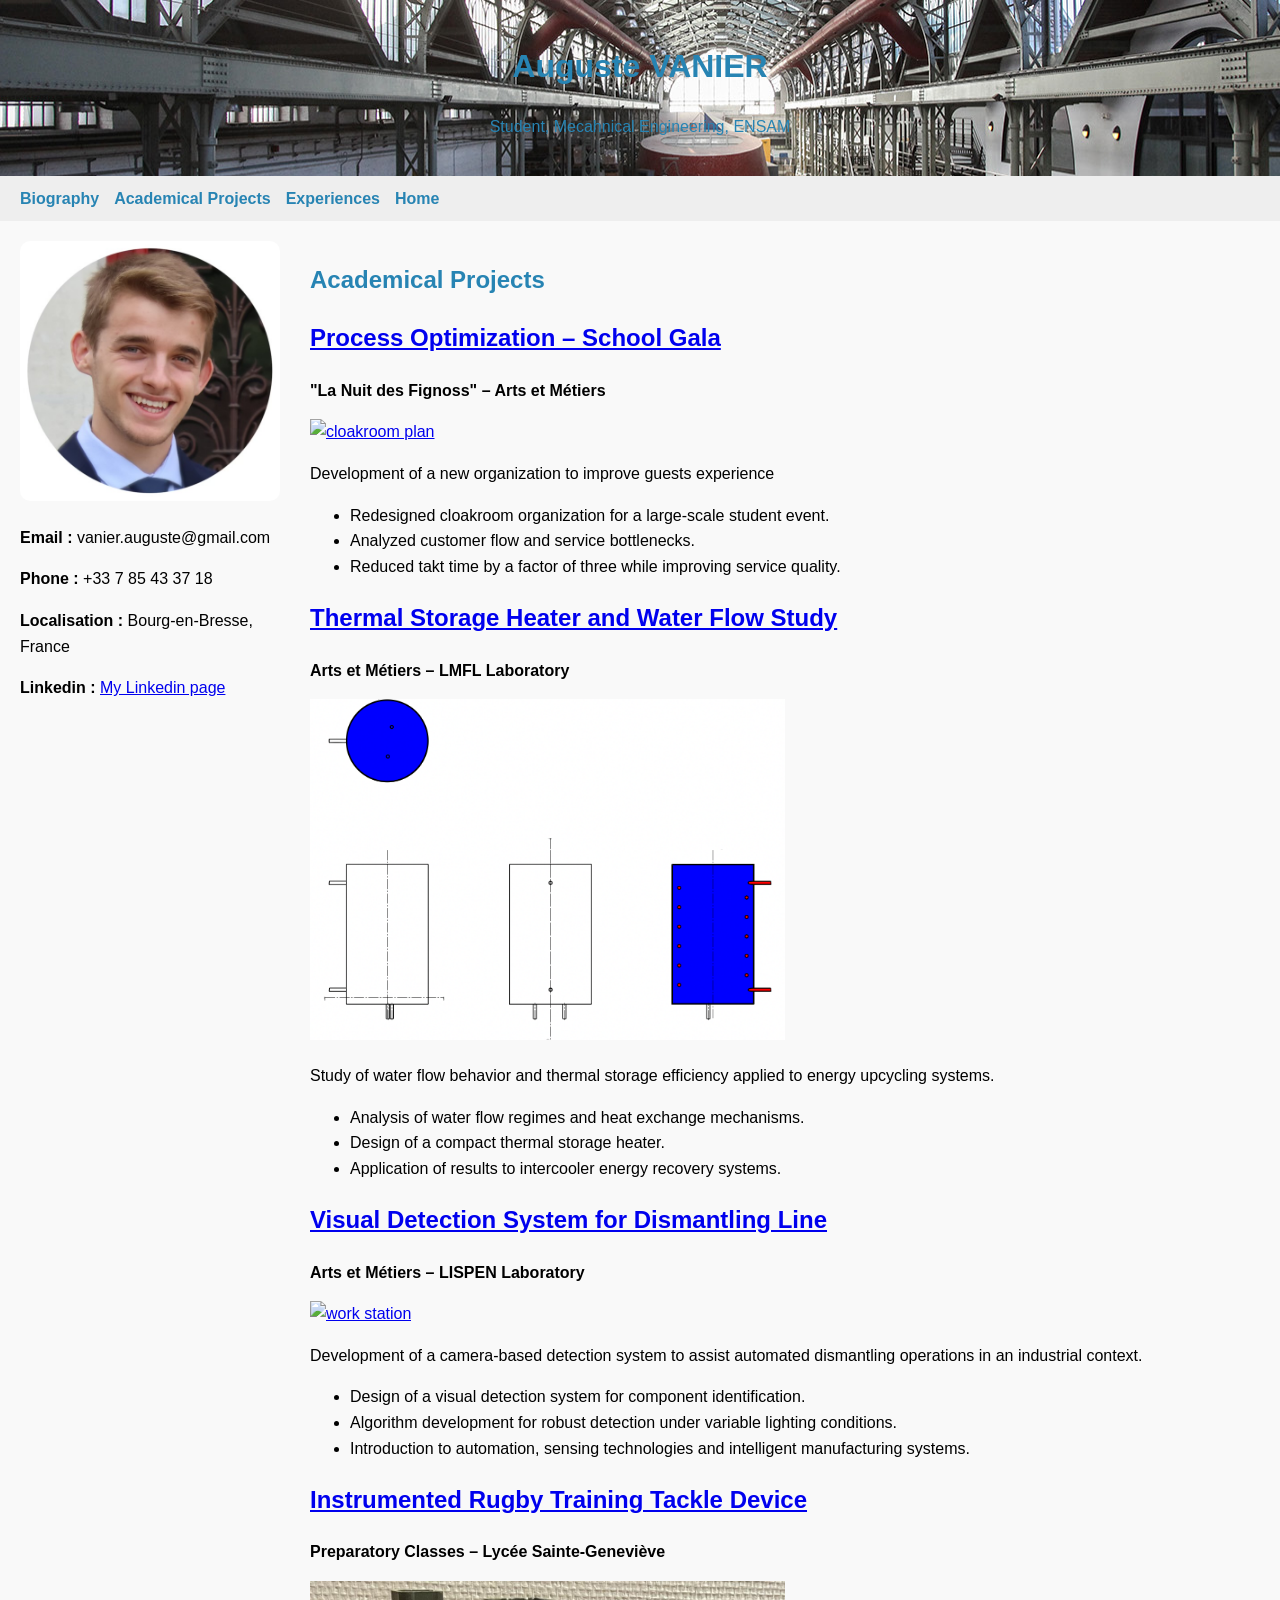
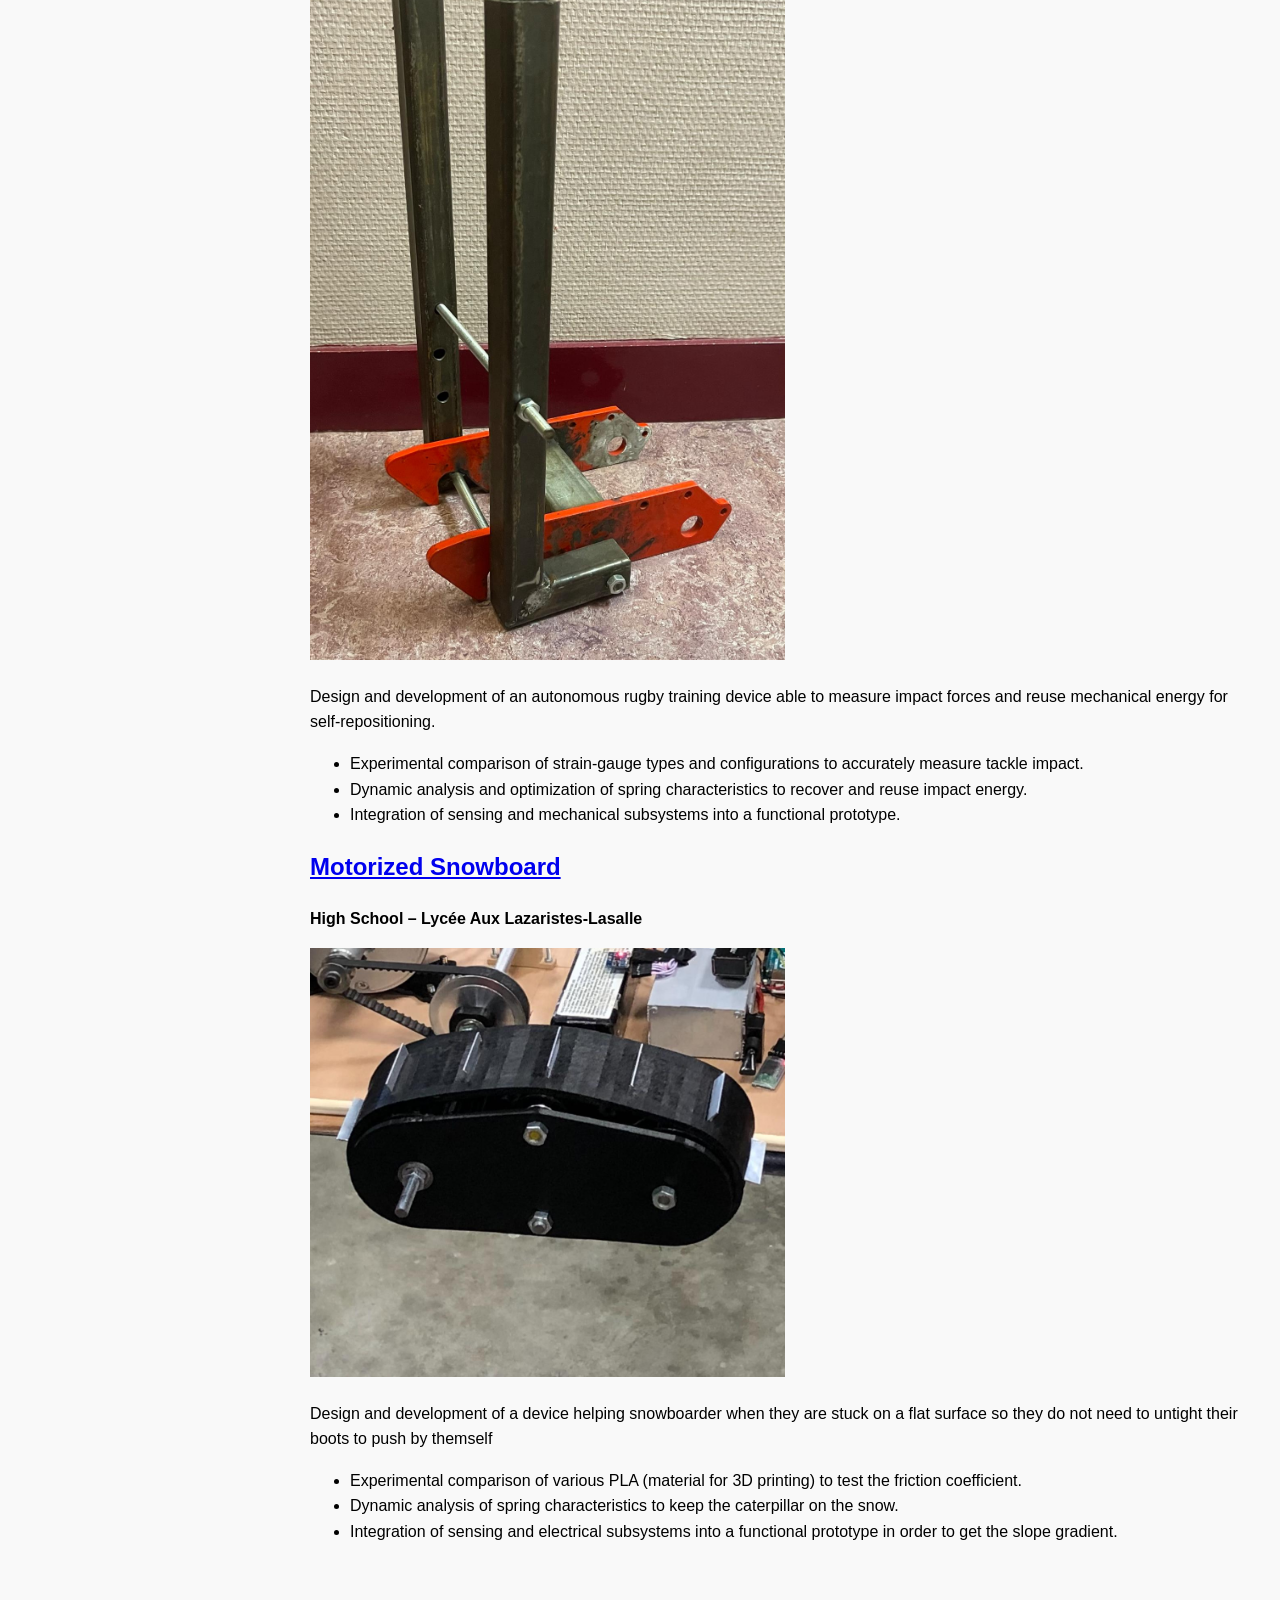
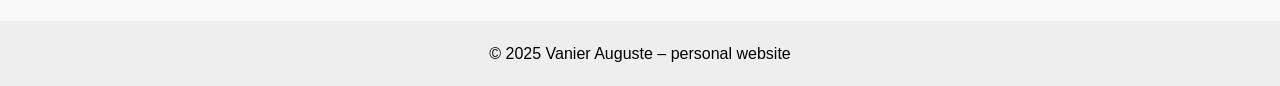
==== academical_project.html @ c588676d "Update academical_project.html" ====
<!DOCTYPE html>
<html lang="fr">
<head>
  <meta charset="UTF-8">
  <title>Auguste VANIER - Page personnelle</title>
  <style>
    slide {
	    animation-duration: 3s;
	    animation-name: slidein;
	  }

	  @keyframes slidein {
	    from {
	      margin-left: 100%;
	      width: 300%;
	    }
	    to {
	      margin-left: 0%;
	      width: 100%;
	    }
    }

    body {
      font-family: Georgia, sans-serif;
      line-height: 1.6;
      margin: 0;
      padding: 0;
      background-color: #f9f9f9;
    }

    header {
      background-image: url("atels.jpg");
      background-color: transparent;
      color: #2784b3;
      padding: 20px;
      text-align: center;
    }

    nav {
      background-color: #eee;
      padding: 10px 20px;
      display: flex;
      gap: 15px;
    }

    nav a {
      color: #2784b3;
      text-decoration: none;
      font-weight: bold;
    }

    .container {
      display: flex;
      padding: 20px;
    }

    .sidebar {
      width: 260px;
      margin-right: 30px;
    }

    .sidebar img {
      width: 100%;
      border-radius: 10px;
    }

    .content {
      flex: 1;
    }

    h2 {
      color: #2784b3;
    }

    footer {
      background-color: #eee;
      text-align: center;
      padding: 20px;
      margin-top: 40px;
    }
  </style>
</head>
<body>

  <header>
    <h1>Auguste VANIER</h1>
    <p>Student, Mecahnical Engineering, ENSAM</p>
  </header>
 
  <nav>
    <a href="biographie.html">Biography</a>
    <a href="academical_project.html">Academical Projects</a>
    <a href="experiences.html">Experiences</a>
    <a href="index.html">Home</a>
  </nav>

  <div class="container">
    <aside class="sidebar">
      <img src="Photo_identite.jpg" alt="Photo de profil">
      <p><strong>Email :</strong> vanier.auguste@gmail.com</p>
      <p><strong>Phone :</strong> +33 7 85 43 37 18</p>
      <p><strong>Localisation :</strong> Bourg-en-Bresse, France</p>
      <p><strong>Linkedin :</strong> <a href="https://fr.linkedin.com/in/vanier-auguste-1b917422b/">My Linkedin page</a></p>
    </aside>

    <main class="content">
      <section id="academical_project">
        <h2>Academical Projects</h2>
	
		<h2><a href="cloakroom.html">Process Optimization – School Gala</a></h2>
		<p><strong>"La Nuit des Fignoss" – Arts et Métiers</strong></p>
		<slide><a href="cloakroom.html"><img src="cloakroom.PNG" alt="cloakroom plan" width=50% height=30%></a></slide>
		<p>
		Development of a new organization to improve guests experience
		</p>
		<ul>
		<li>Redesigned cloakroom organization for a large-scale student event.</li>
		<li>Analyzed customer flow and service bottlenecks.</li>
		<li>Reduced takt time by a factor of three while improving service quality.</li>
		</ul>

		<h2><a href="exchanger.html">Thermal Storage Heater and Water Flow Study</a></h2>
		<p><strong>Arts et Métiers – LMFL Laboratory</strong></p>
		<slide><a href="exchanger.html"><img src="Plan_echangeur.PNG" alt="exchanger plan" width=50% height=30%></a></slide>
		<p>
		Study of water flow behavior and thermal storage efficiency applied to energy upcycling systems.
		</p>
		<ul>
		<li>Analysis of water flow regimes and heat exchange mechanisms.</li>
		<li>Design of a compact thermal storage heater.</li>
		<li>Application of results to intercooler energy recovery systems.</li>
		</ul>

		<h2><a href="factory_robot.html">Visual Detection System for Dismantling Line</a></h2>
		<p><strong>Arts et Métiers – LISPEN Laboratory</strong></p>
		<slide><a href="factory_robot.html"><img src="poste.PNG" alt="work station" width=50% height=30%></a></slide>
		<p>
		Development of a camera-based detection system to assist automated dismantling operations in an industrial context.
		</p>
		<ul>
		<li>Design of a visual detection system for component identification.</li>
		<li>Algorithm development for robust detection under variable lighting conditions.</li>
		<li>Introduction to automation, sensing technologies and intelligent manufacturing systems.</li>
		</ul>

		<h2><a href="TIPE.html">Instrumented Rugby Training Tackle Device</a></h2>
		<p><strong>Preparatory Classes – Lycée Sainte-Geneviève</strong></p>
		<slide><a href="TIPE.html"><img src="TIPE_proto.jpg" alt="prototype" width=50% height=30%></a></slide>
		<p>
		Design and development of an autonomous rugby training device able to measure impact forces and reuse mechanical energy
		for self-repositioning.
		</p>
		<ul>
		<li>Experimental comparison of strain-gauge types and configurations to accurately measure tackle impact.</li>
		<li>Dynamic analysis and optimization of spring characteristics to recover and reuse impact energy.</li>
		<li>Integration of sensing and mechanical subsystems into a functional prototype.</li>
		</ul>

		<h2><a href="academical_project_snowb.html">Motorized Snowboard</a></h2>
		<p><strong>High School – Lycée Aux Lazaristes-Lasalle</strong></p>
		<slide><a href="academical_project_snowb.html"><img src="chenille.jpg" alt="Photo projet1" width=50% height=50%></a></slide>
		<p>
		Design and development of a device helping snowboarder when they are stuck on a flat surface 
		so they do not need to untight their boots to push by themself
		</p>
		<ul>
		<li>Experimental comparison of various PLA (material for 3D printing) to test the friction coefficient. </li>
		<li>Dynamic analysis of spring characteristics to keep the caterpillar on the snow.</li>
		<li>Integration of sensing and electrical subsystems into a functional prototype in order to get the slope gradient.</li>
		</ul>

	  </section>
    </main>
  </div>

  <footer>
    &copy; 2025 Vanier Auguste – personal website
  </footer>

</body>
</html>
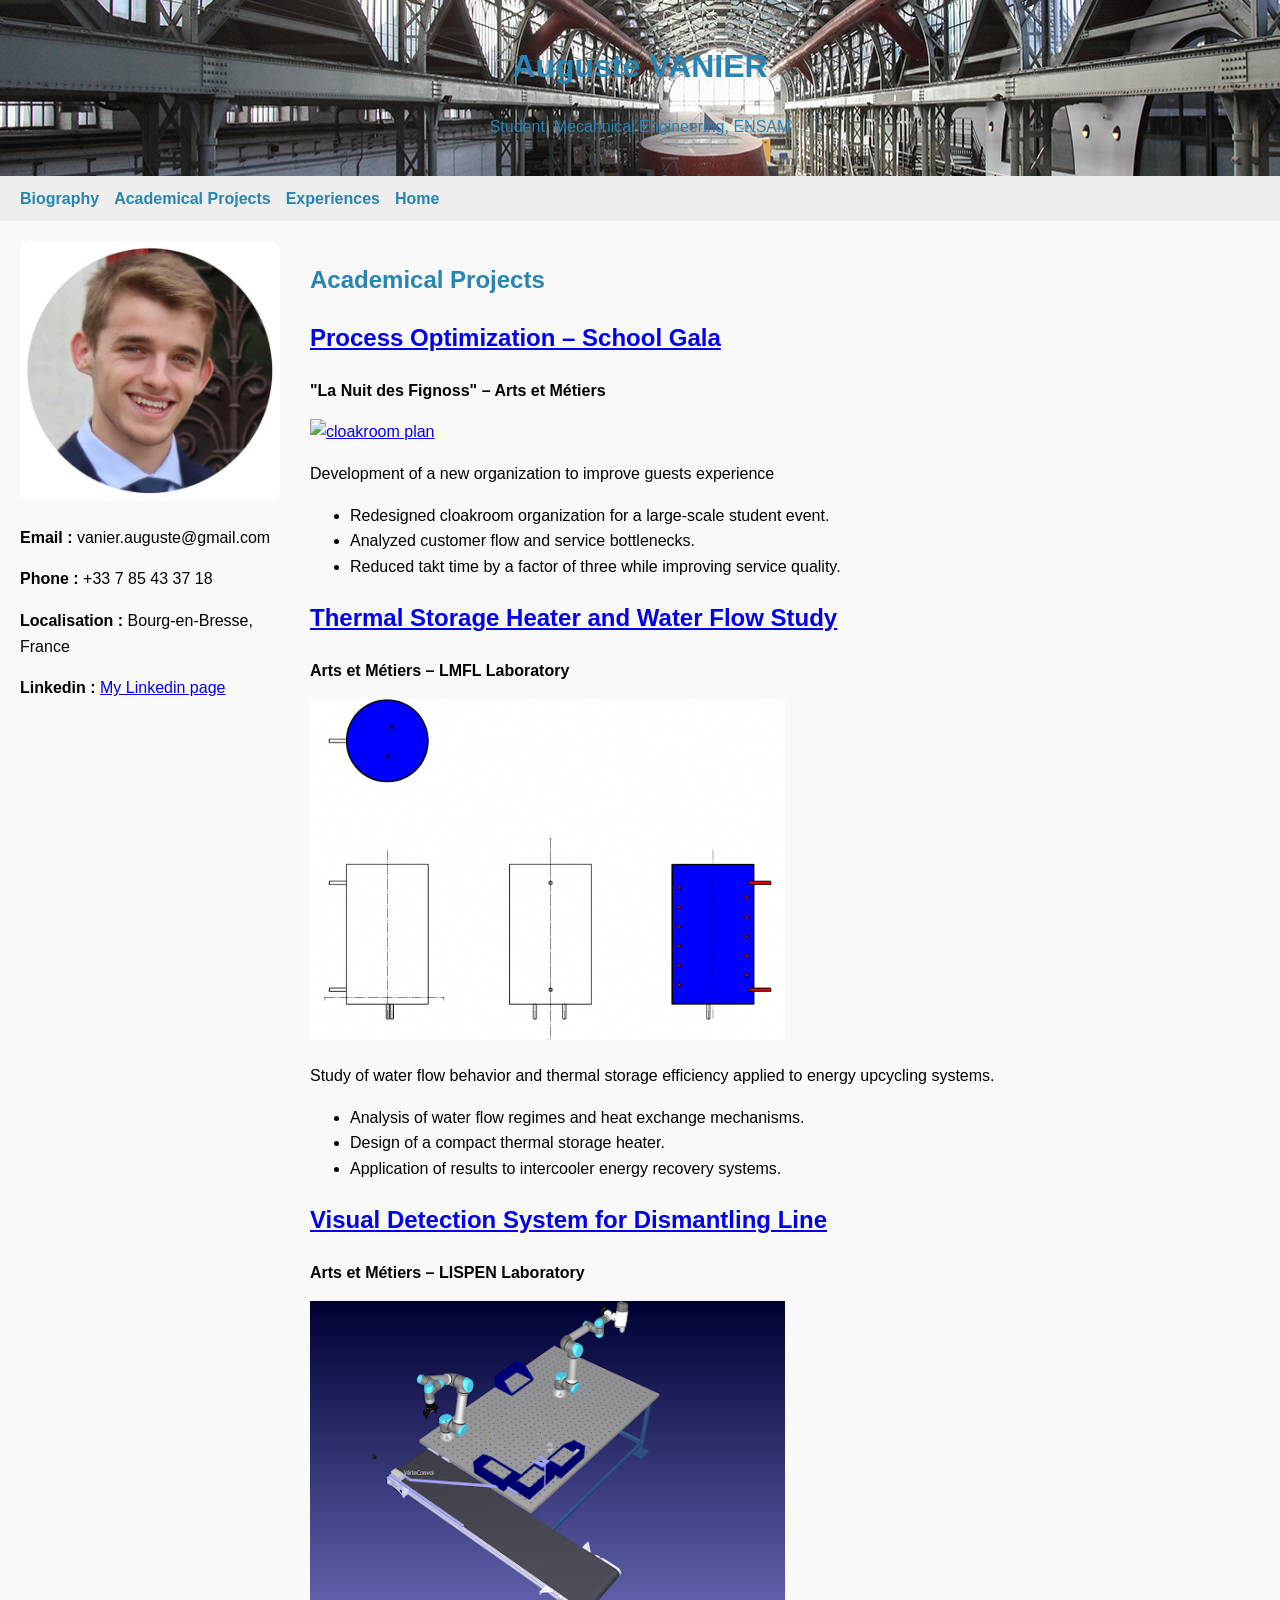
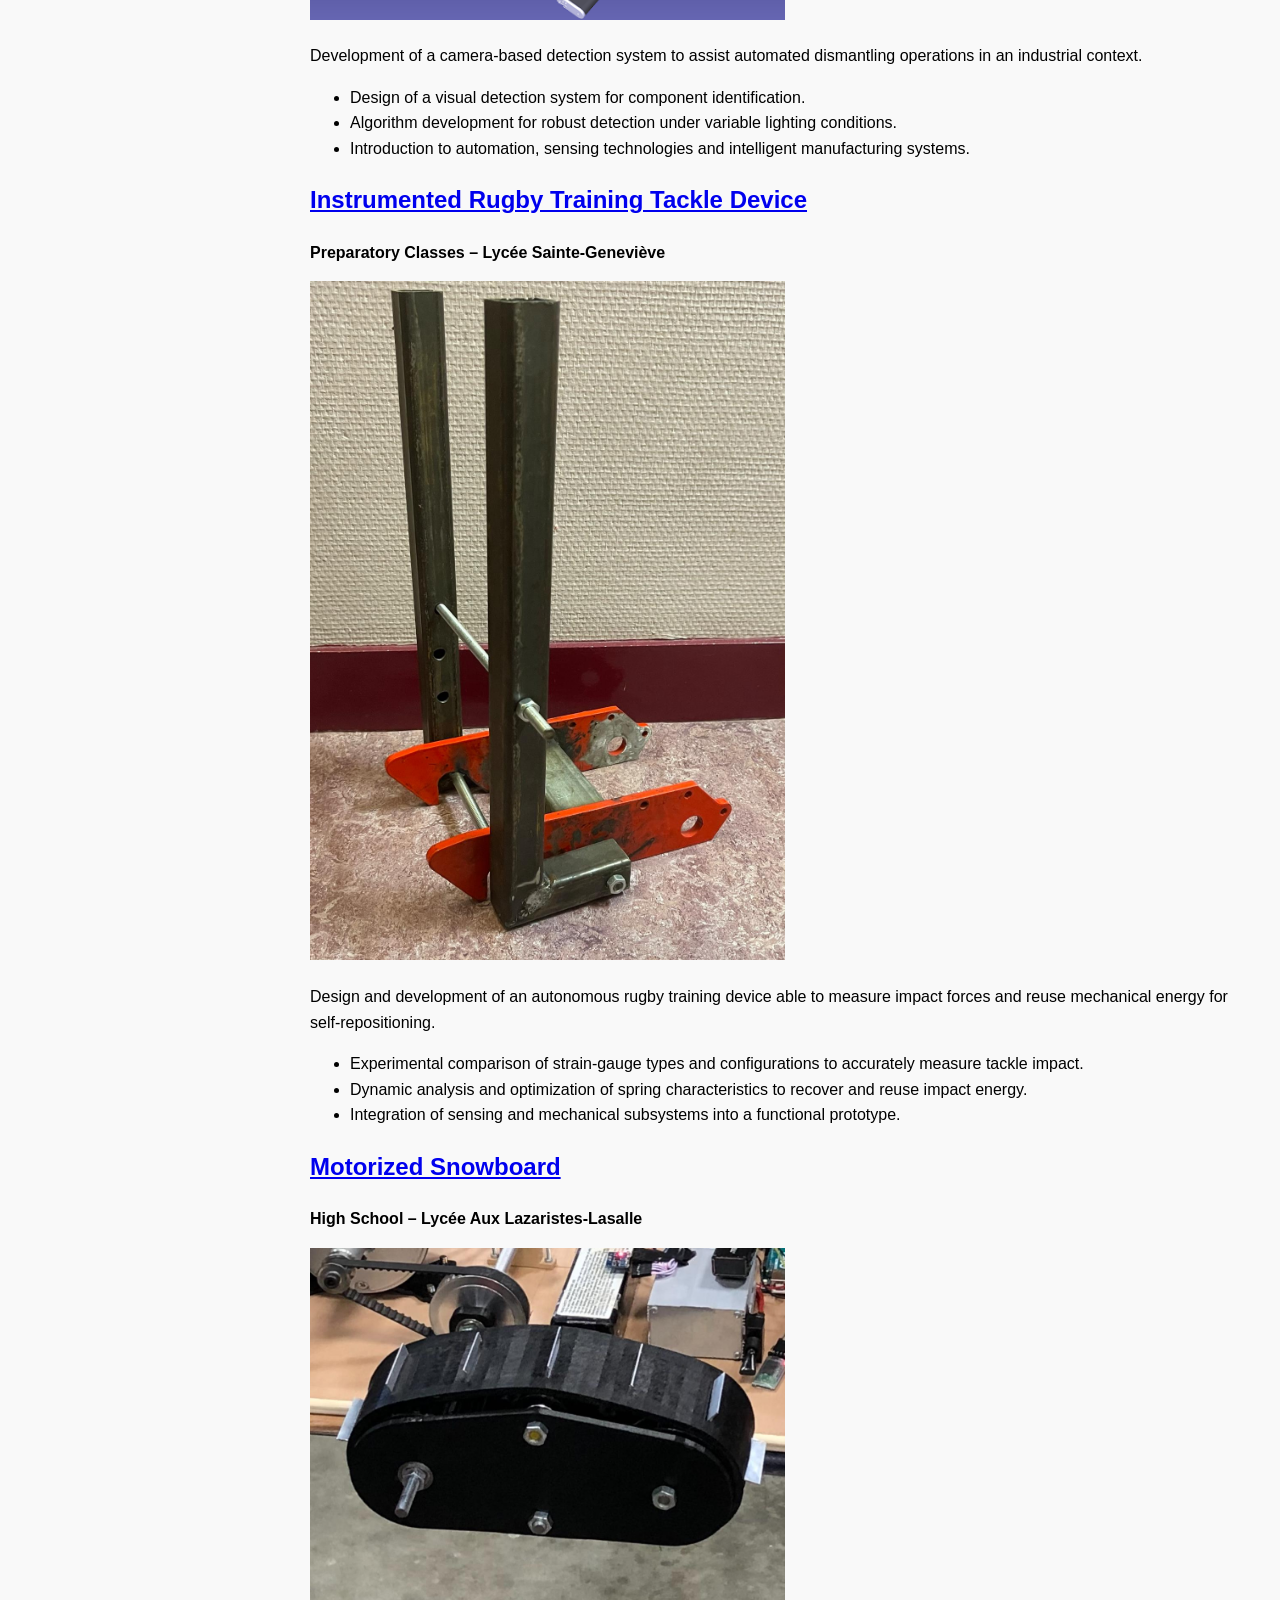
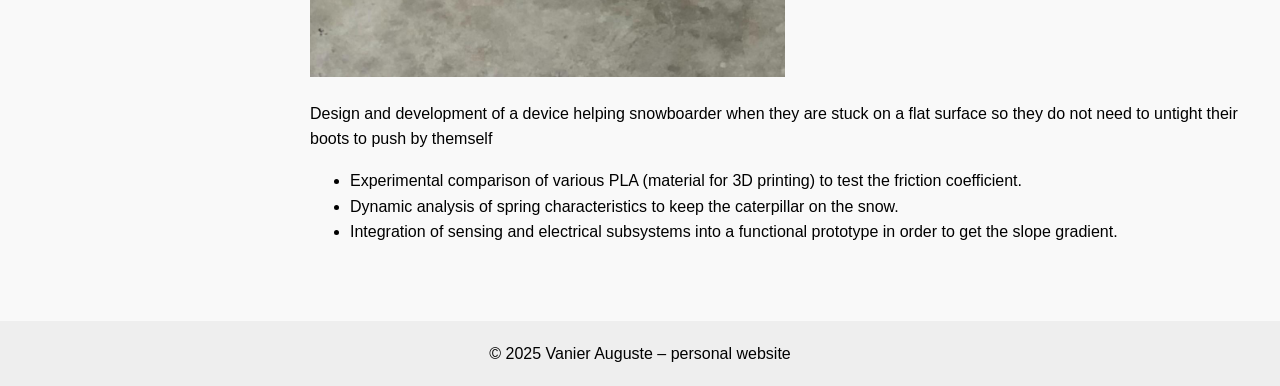
==== commit 9b438347: "Update academical_project.html" ====
--- a/academical_project.html
+++ b/academical_project.html
@@ -133,7 +133,7 @@
 
 		<h2><a href="factory_robot.html">Visual Detection System for Dismantling Line</a></h2>
 		<p><strong>Arts et Métiers – LISPEN Laboratory</strong></p>
-		<slide><a href="factory_robot.html"><img src="poste.PNG" alt="work station" width=50% height=30%></a></slide>
+		<slide><a href="factory_robot.html"><img src="poste.png" alt="work station" width=50% height=30%></a></slide>
 		<p>
 		Development of a camera-based detection system to assist automated dismantling operations in an industrial context.
 		</p>
@@ -185,3 +185,4 @@
 
 
 
+
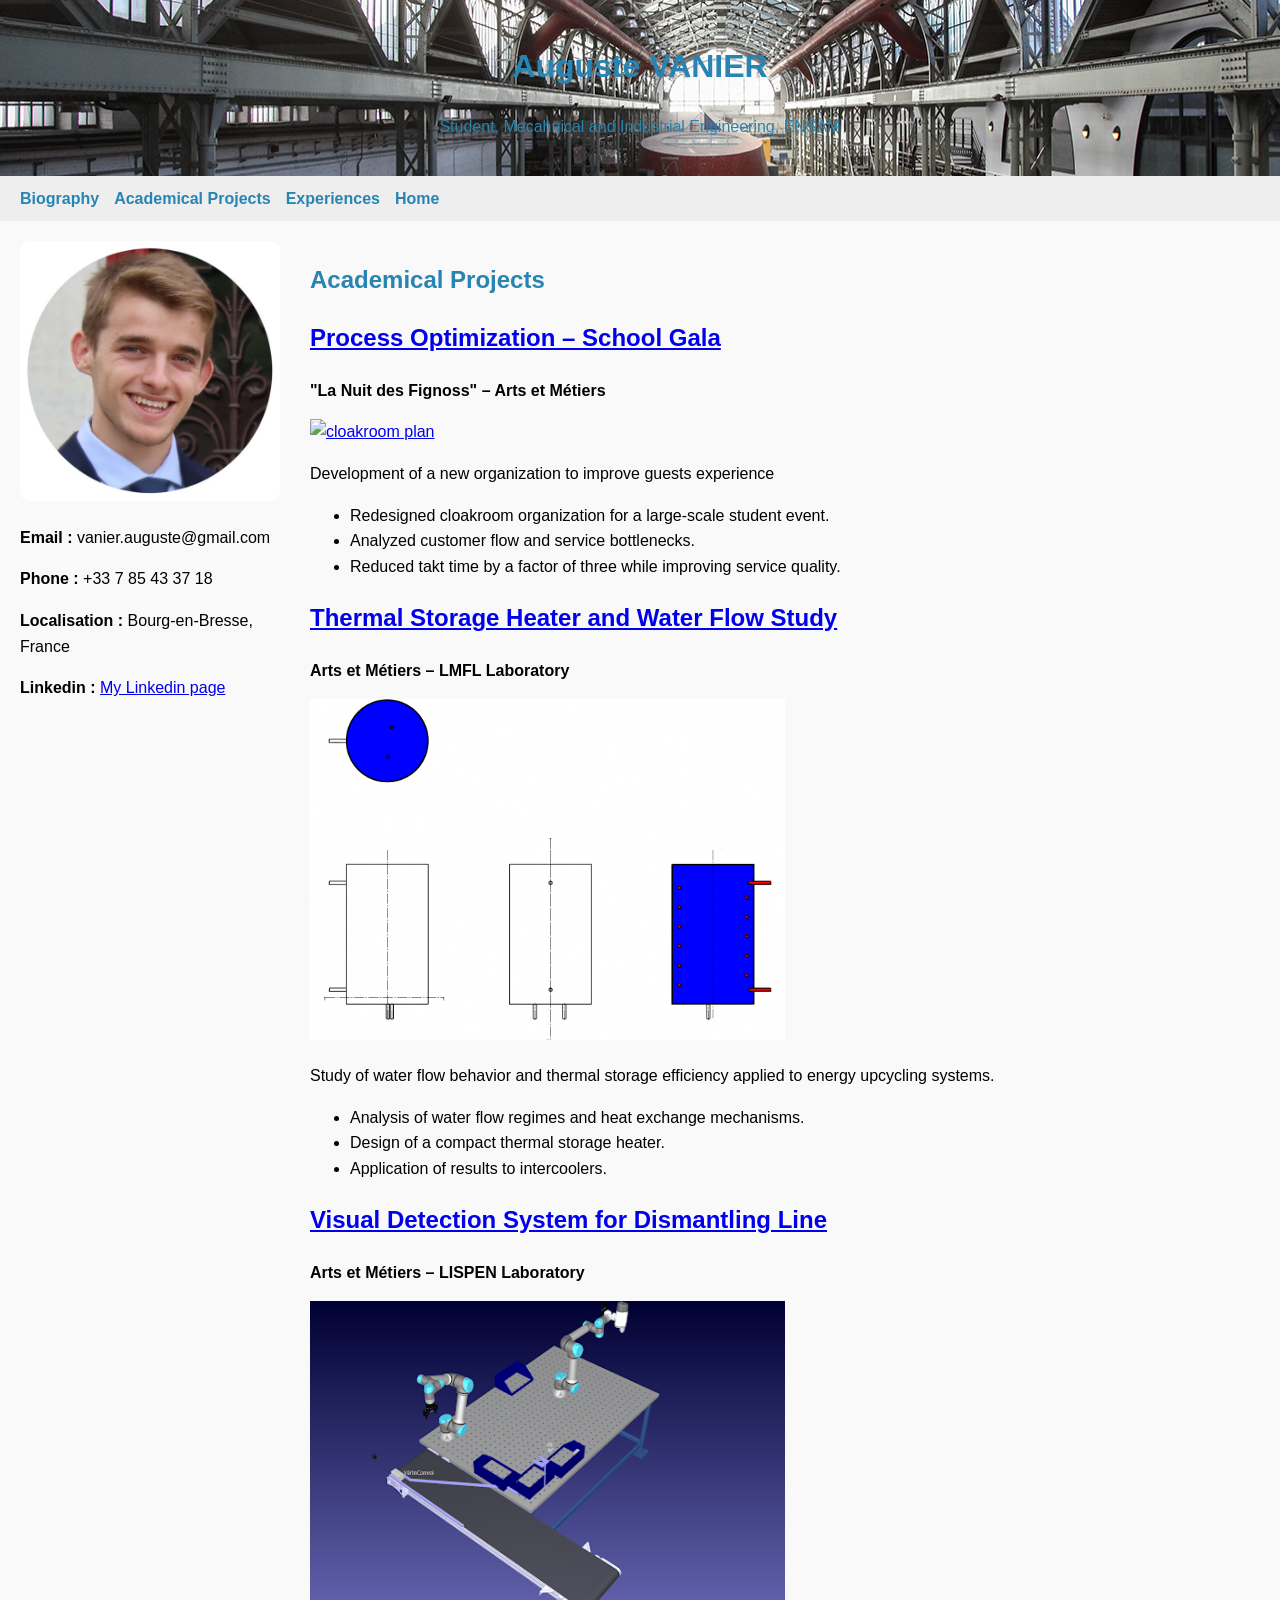
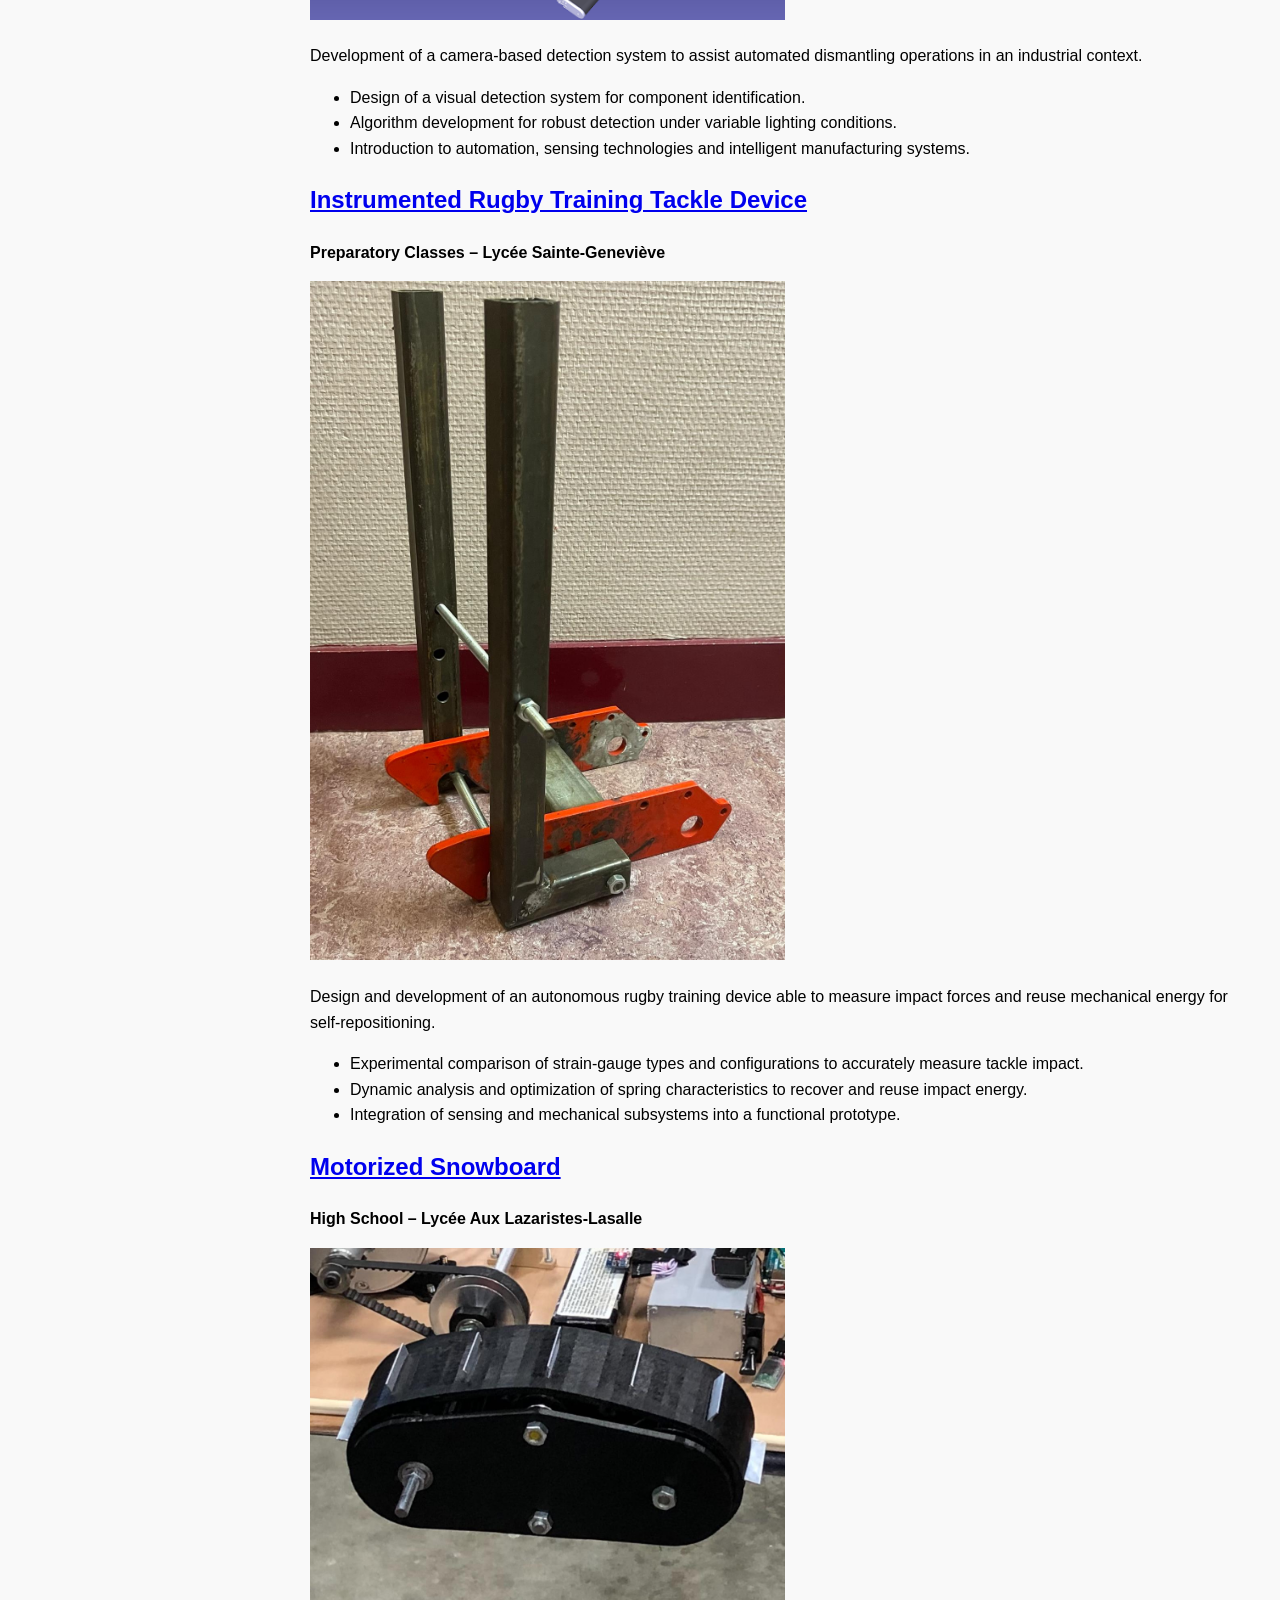
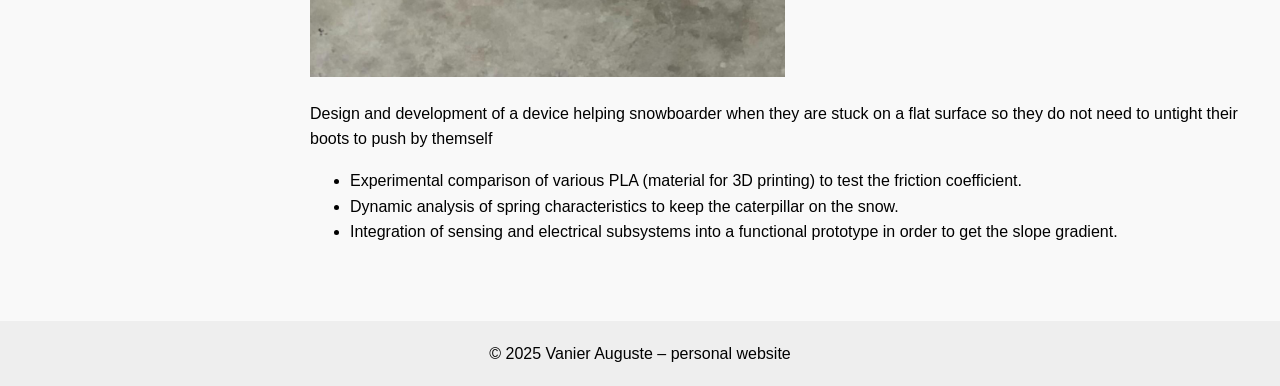
==== commit 60af91d8: "Update academical_project.html" ====
--- a/academical_project.html
+++ b/academical_project.html
@@ -84,7 +84,7 @@
 
   <header>
     <h1>Auguste VANIER</h1>
-    <p>Student, Mecahnical Engineering, ENSAM</p>
+    <p>Student, Mecahnical and Industrial Engineering, ENSAM</p>
   </header>
  
   <nav>
@@ -128,7 +128,7 @@
 		<ul>
 		<li>Analysis of water flow regimes and heat exchange mechanisms.</li>
 		<li>Design of a compact thermal storage heater.</li>
-		<li>Application of results to intercooler energy recovery systems.</li>
+		<li>Application of results to intercoolers.</li>
 		</ul>
 
 		<h2><a href="factory_robot.html">Visual Detection System for Dismantling Line</a></h2>
@@ -186,3 +186,4 @@
 
 
 
+
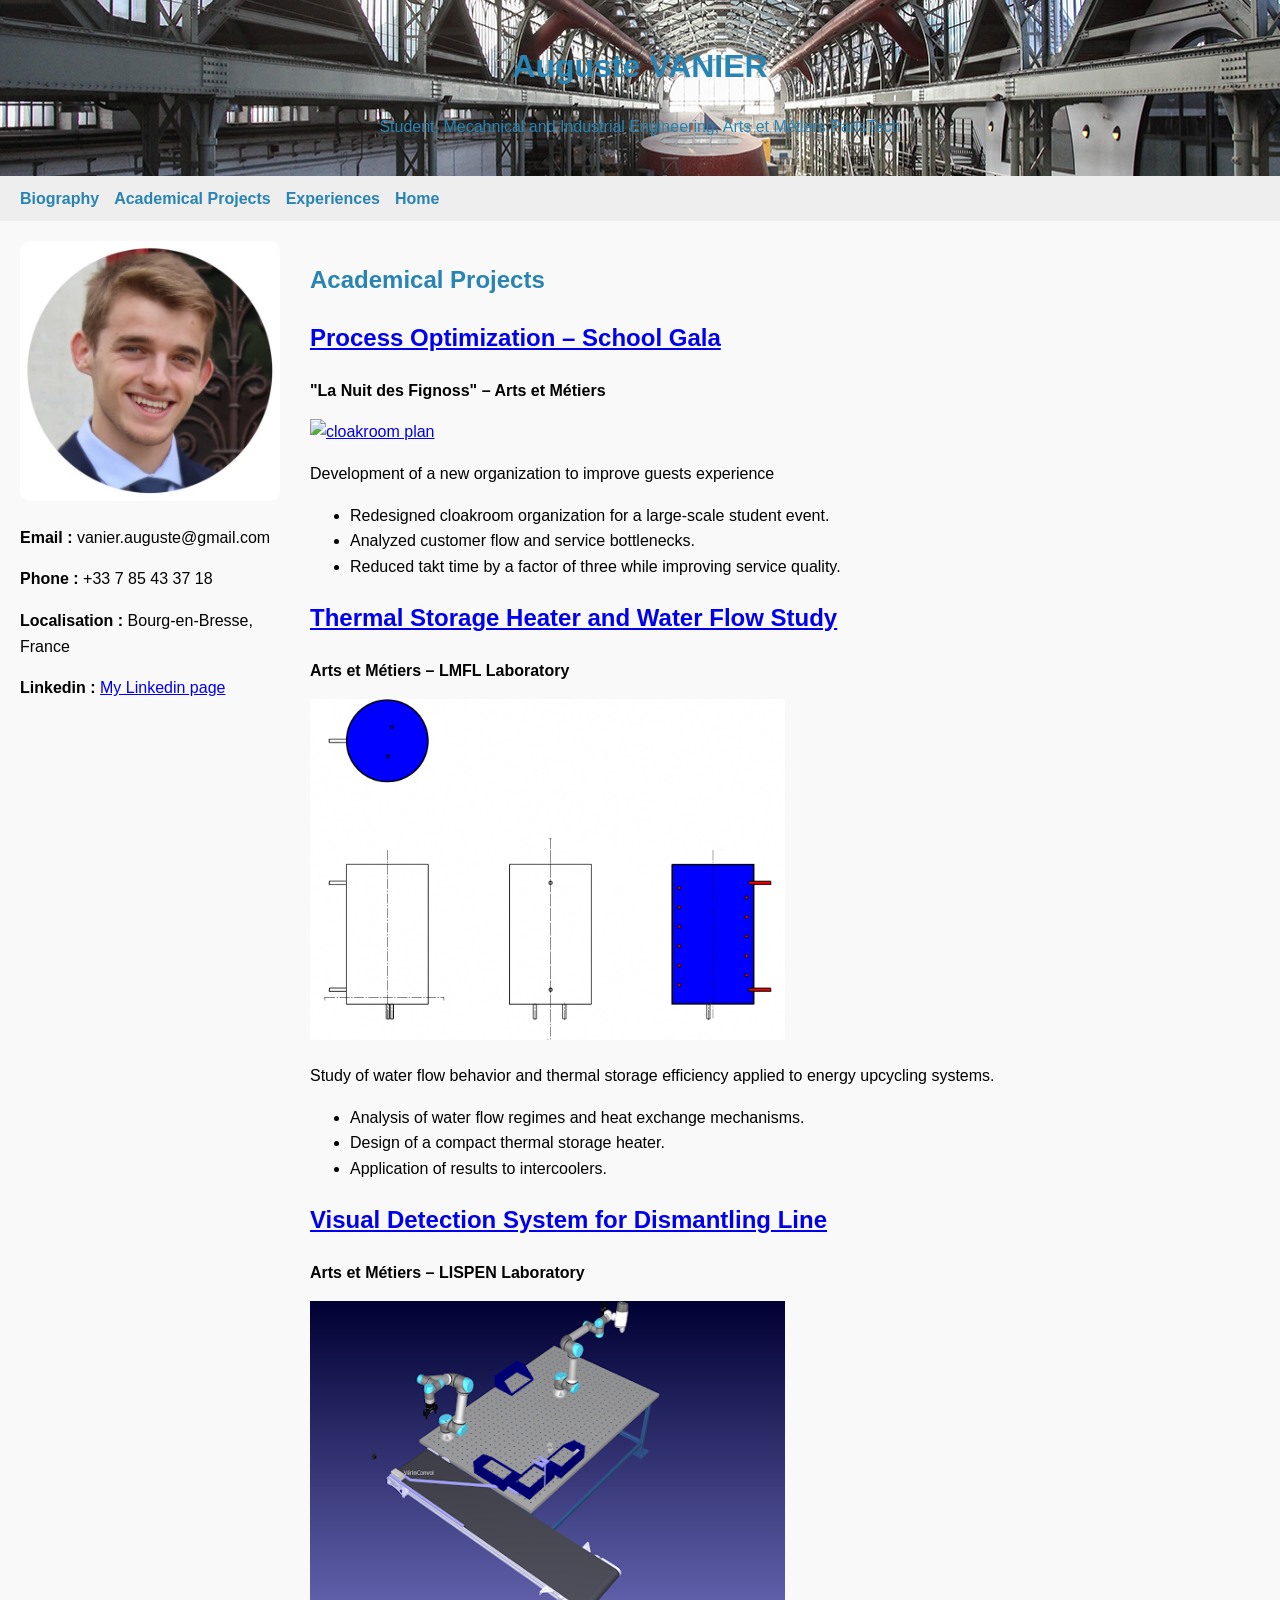
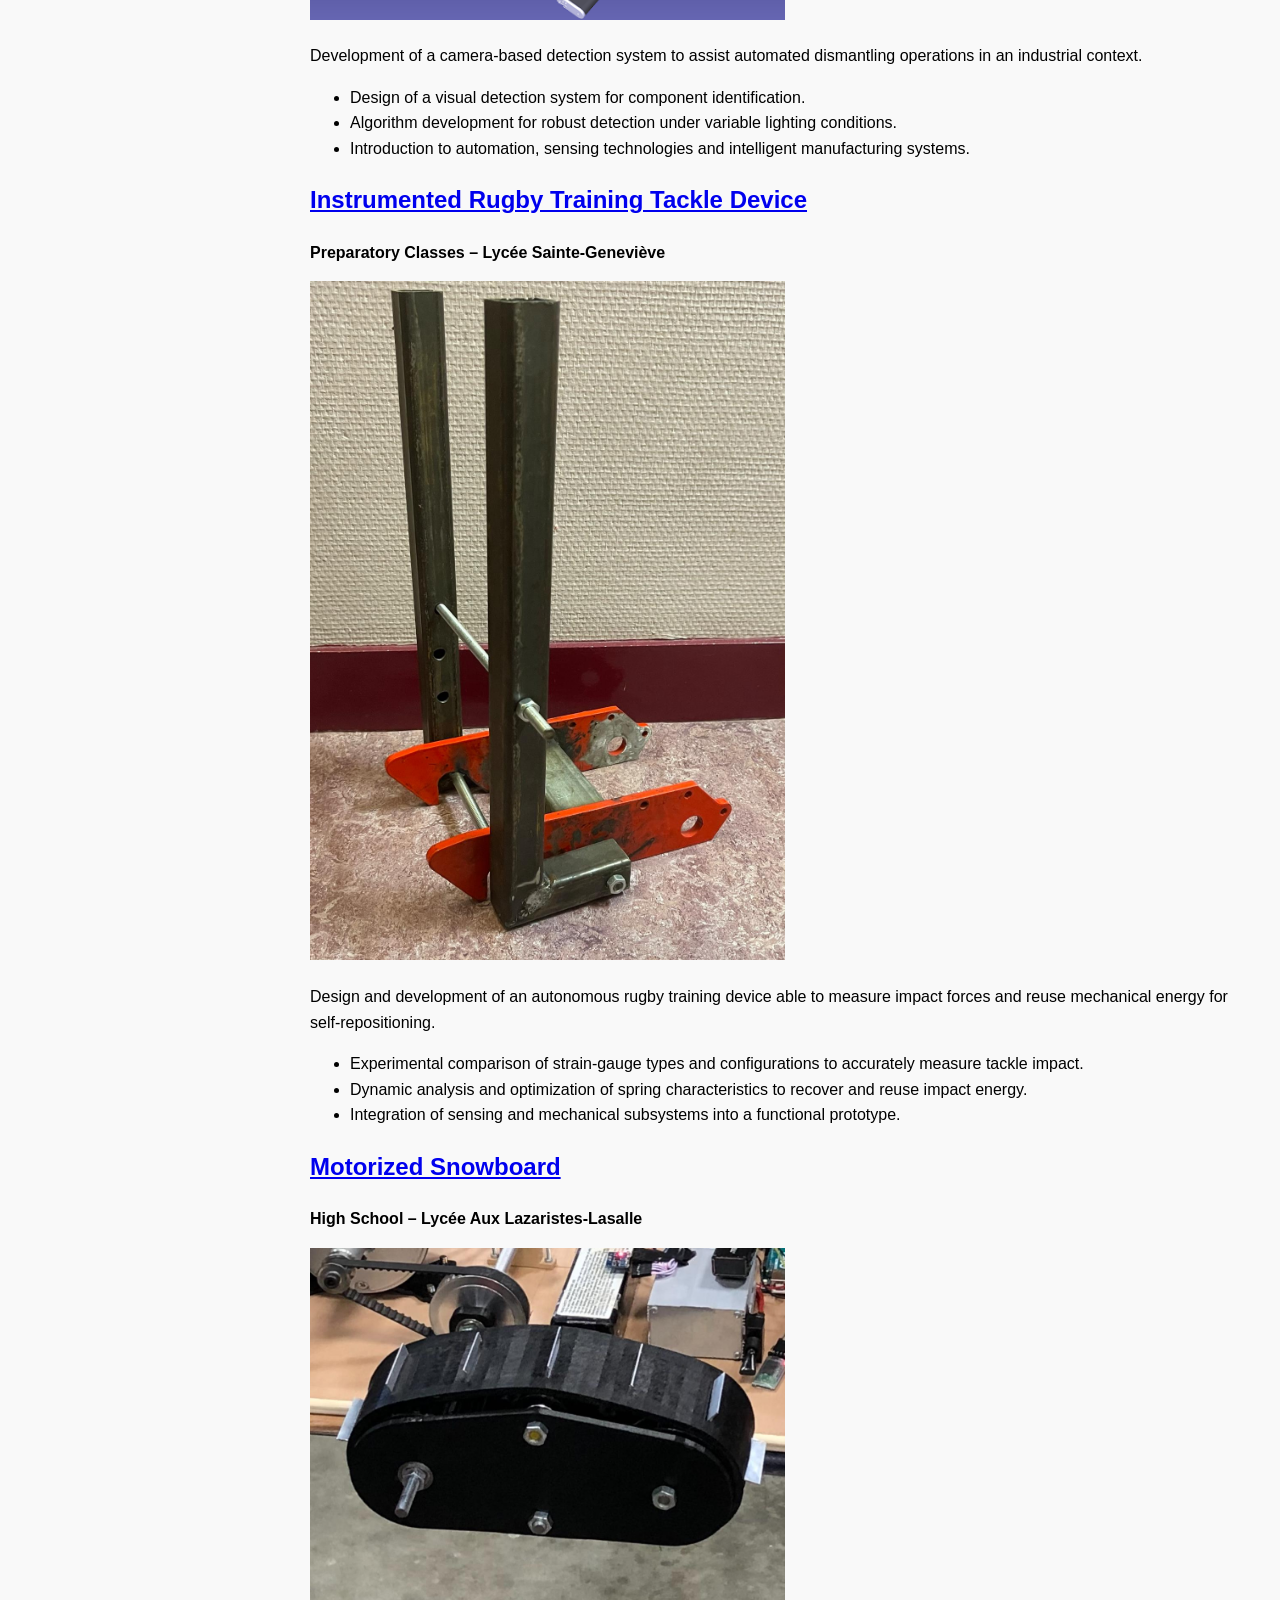
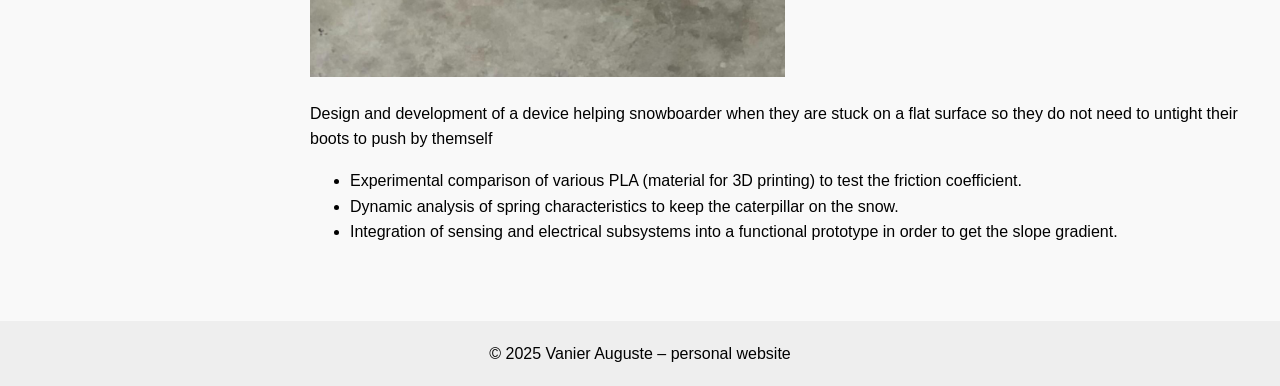
==== commit 2a800dff: "Update academical_project.html" ====
--- a/academical_project.html
+++ b/academical_project.html
@@ -84,7 +84,7 @@
 
   <header>
     <h1>Auguste VANIER</h1>
-    <p>Student, Mecahnical and Industrial Engineering, ENSAM</p>
+    <p>Student, Mecahnical and Industrial Engineering, Arts et Métiers ParisTech</p>
   </header>
  
   <nav>
@@ -187,3 +187,4 @@
 
 
 
+
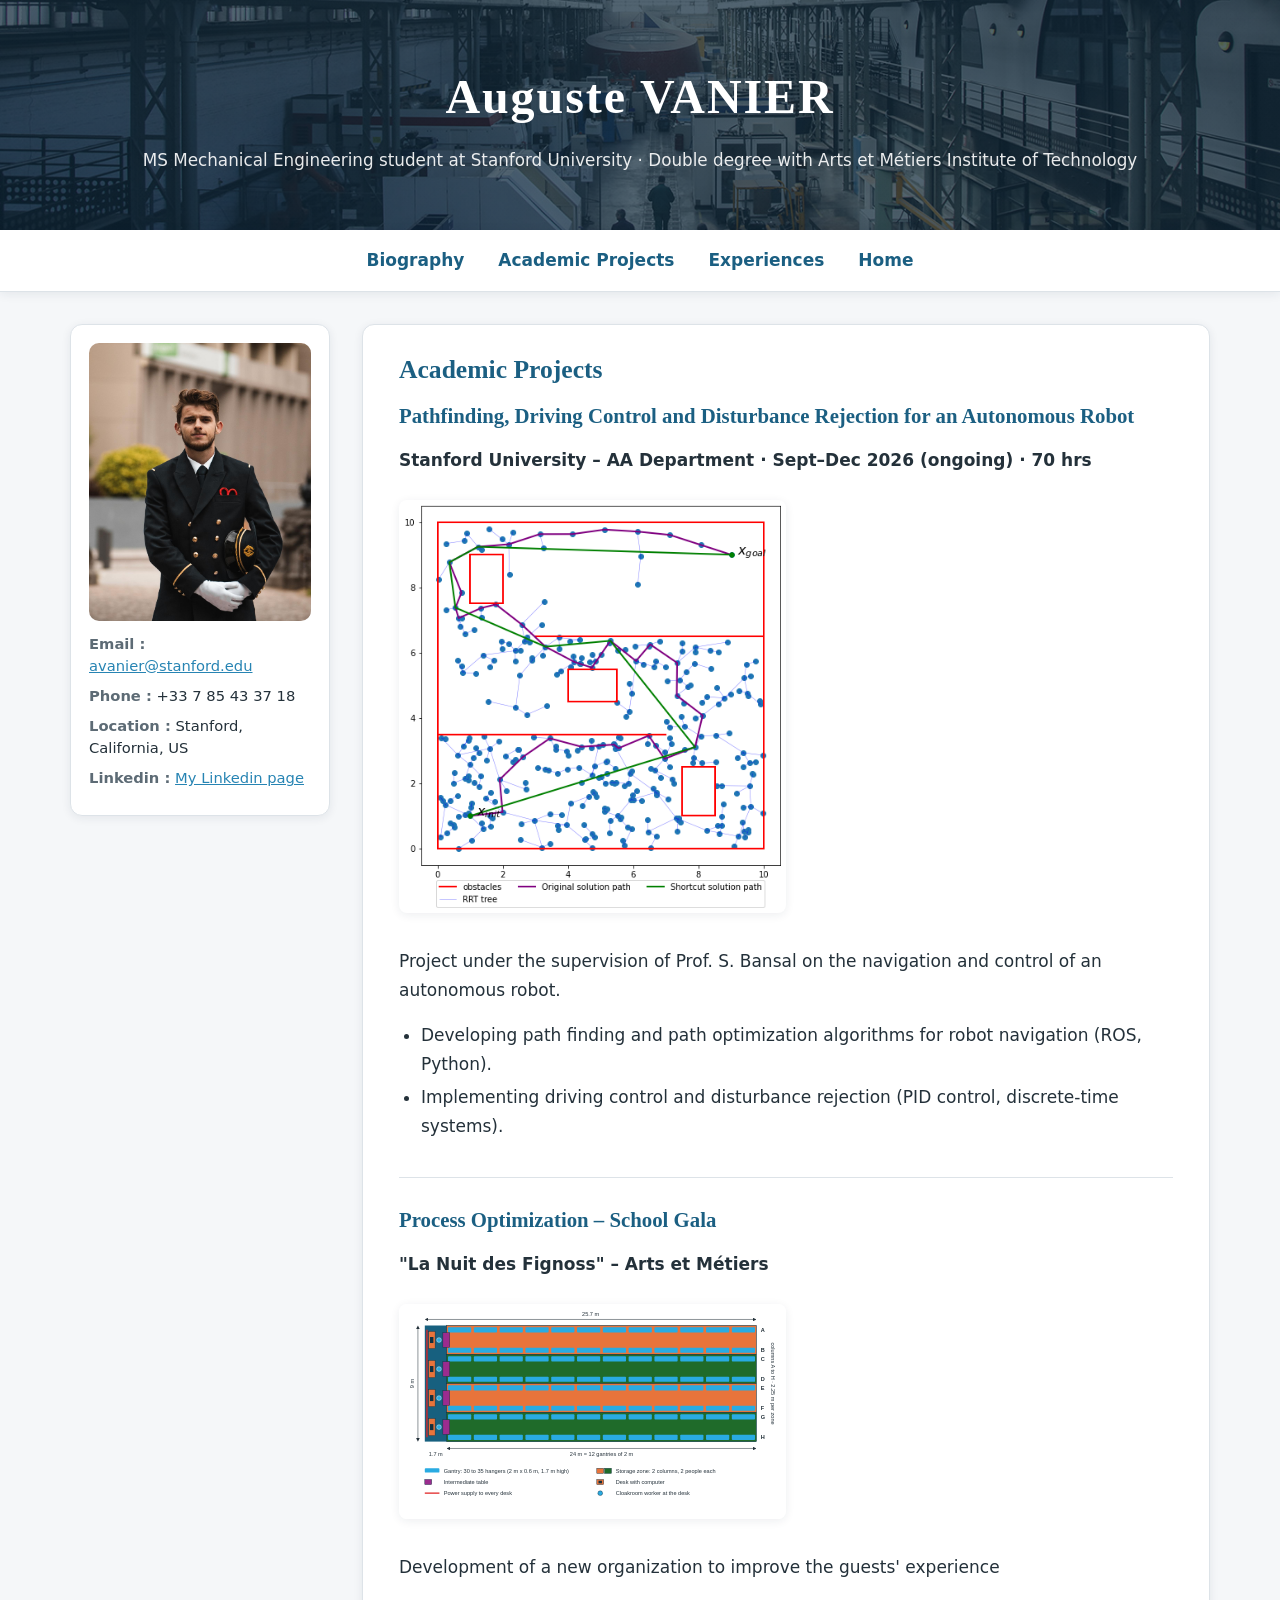
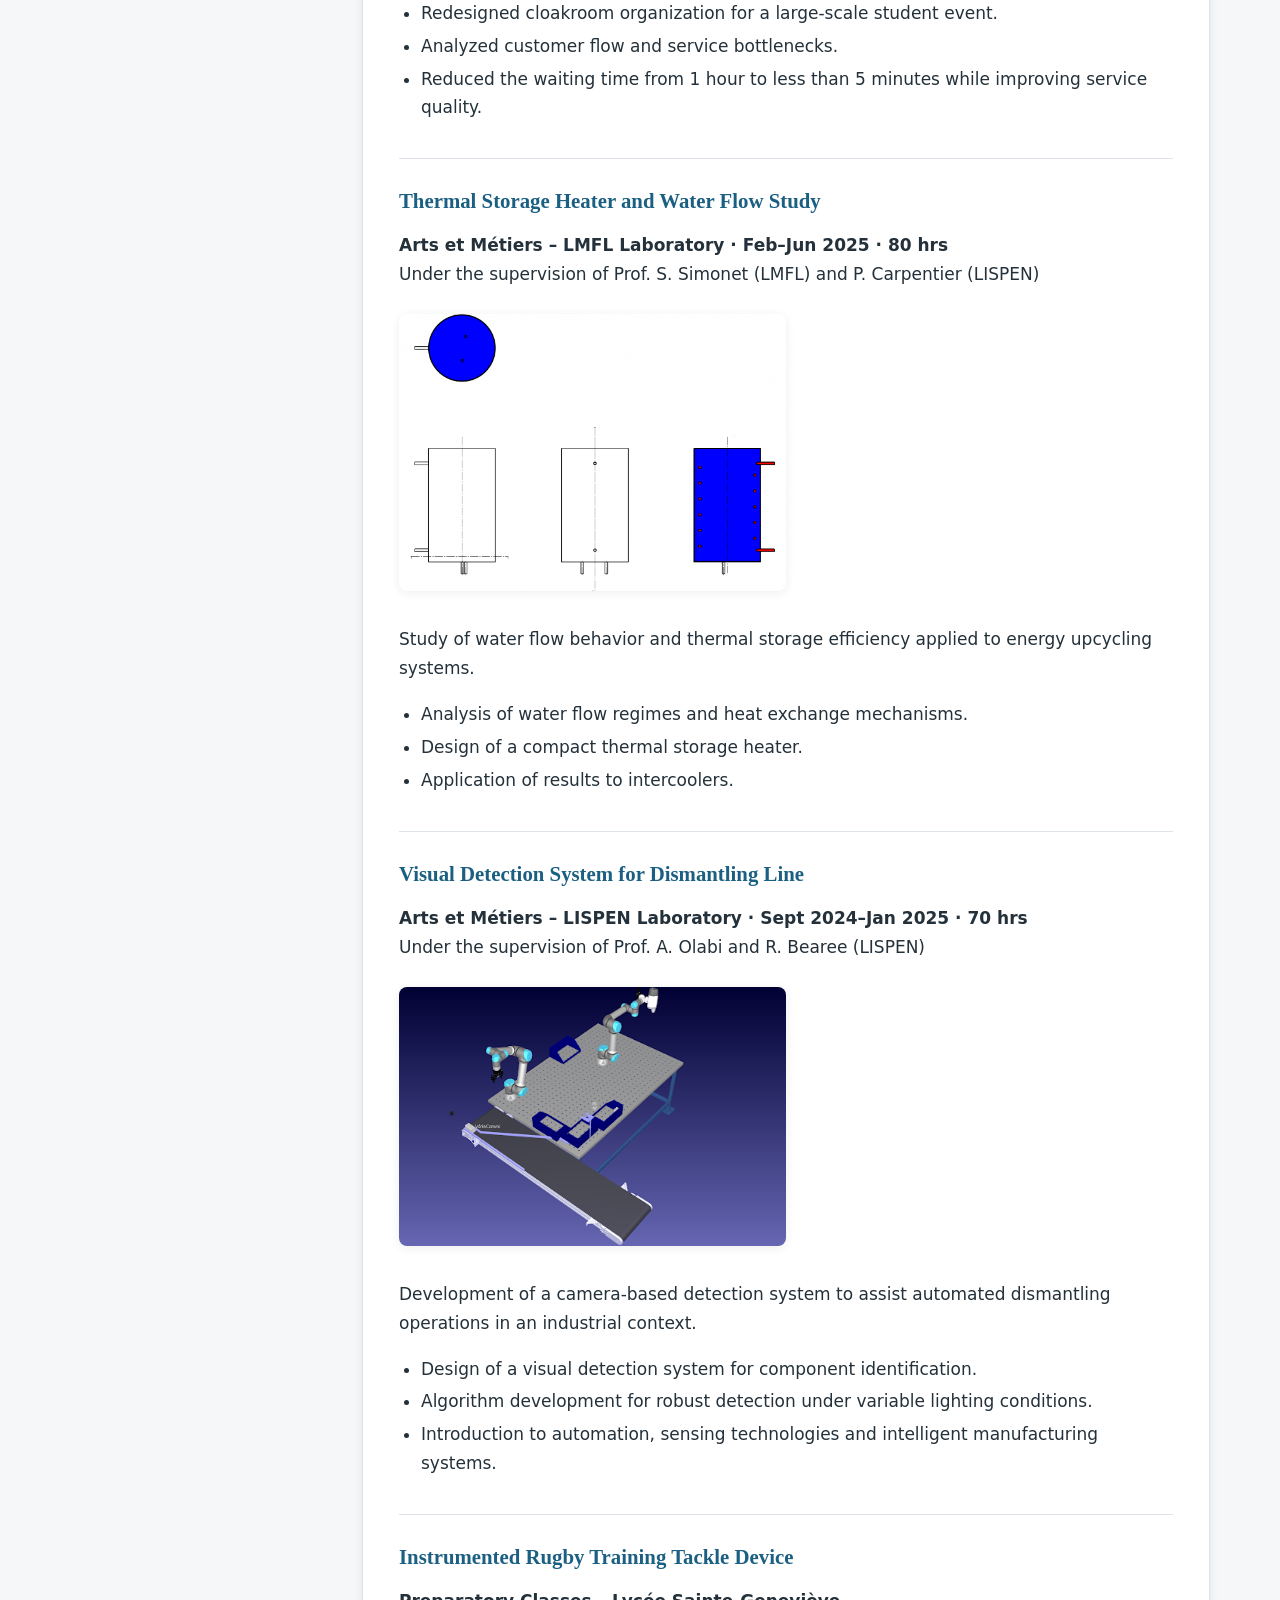
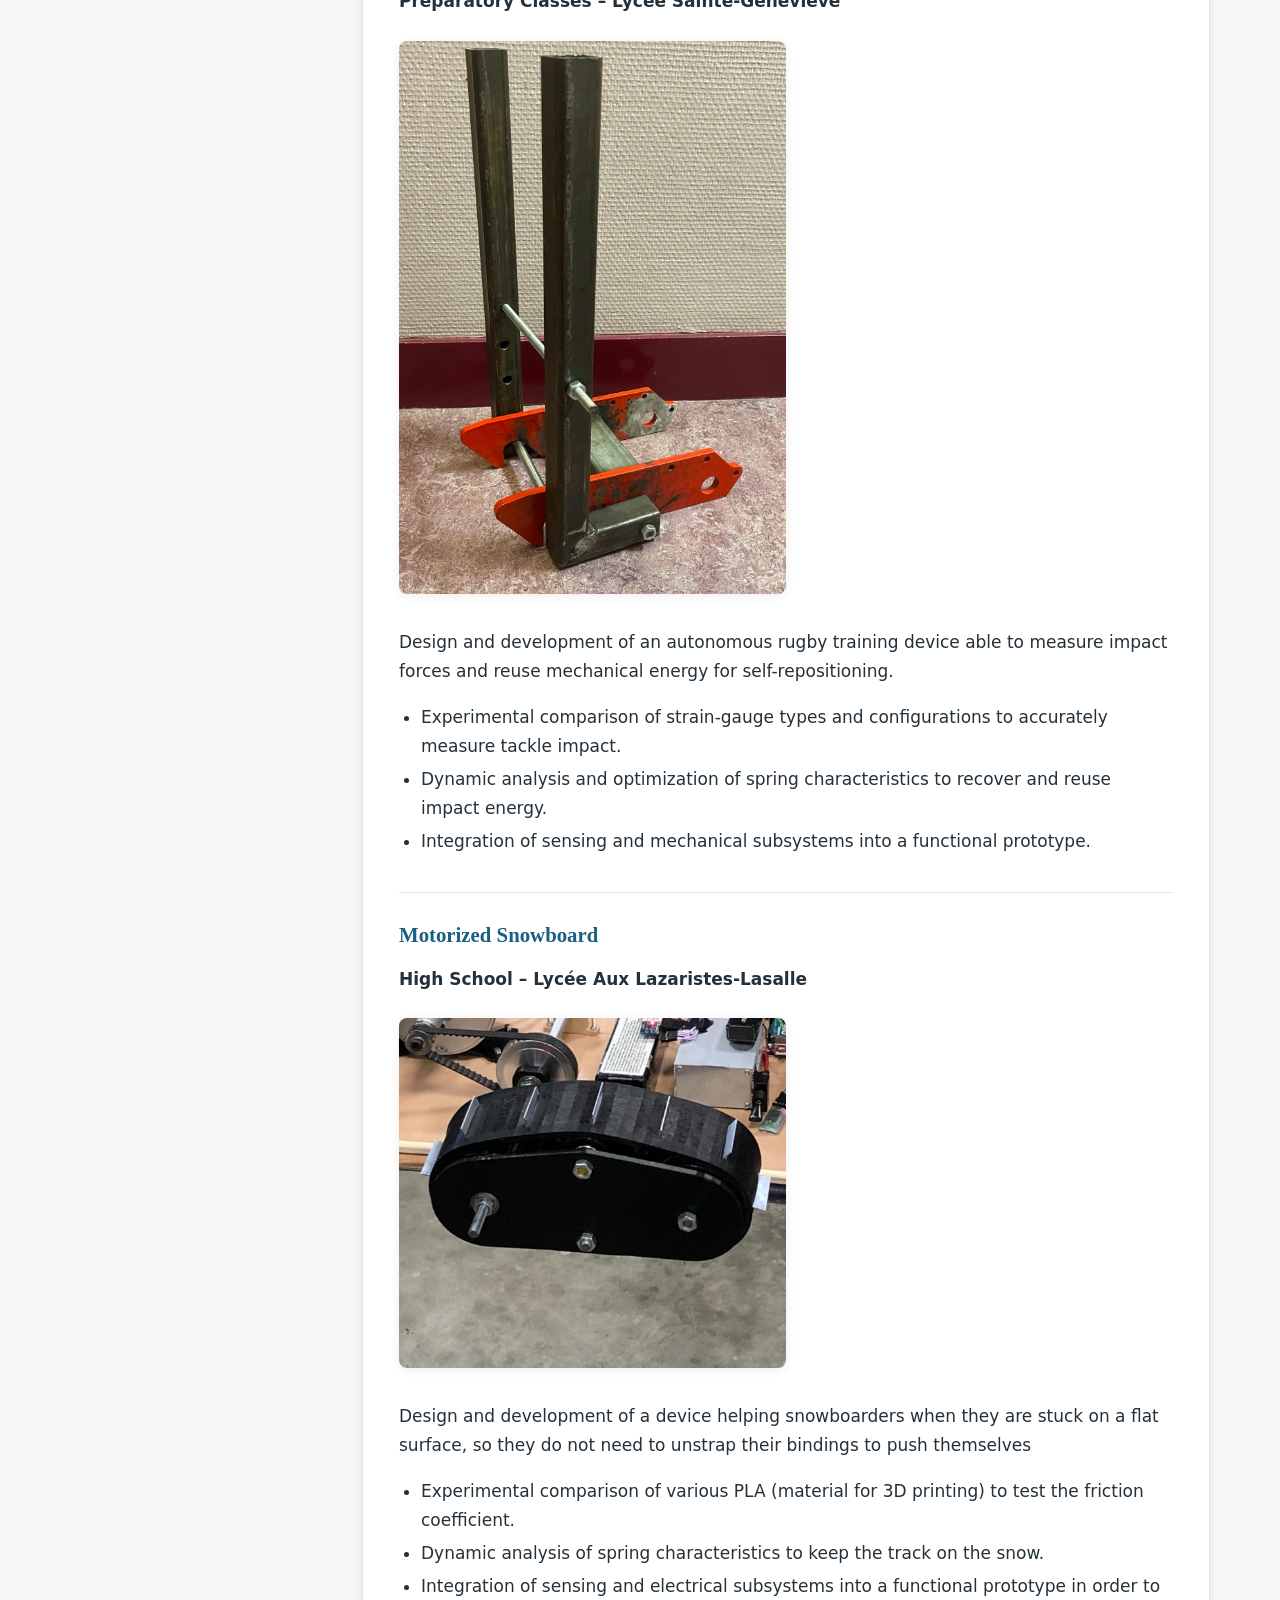
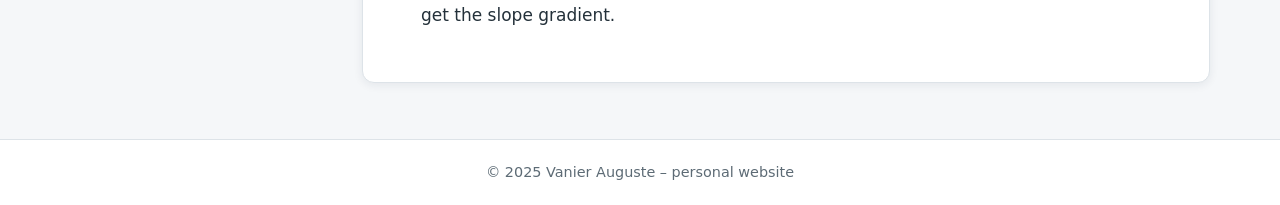
==== commit e86ffb92: "Redesign site and update content - Move all pages to a shared stylesheet (style.css) with a responsi" ====
--- a/academical_project.html
+++ b/academical_project.html
@@ -1,190 +1,127 @@
-<!DOCTYPE html>
-<html lang="fr">
-<head>
-  <meta charset="UTF-8">
-  <title>Auguste VANIER - Page personnelle</title>
-  <style>
-    slide {
-	    animation-duration: 3s;
-	    animation-name: slidein;
-	  }
-
-	  @keyframes slidein {
-	    from {
-	      margin-left: 100%;
-	      width: 300%;
-	    }
-	    to {
-	      margin-left: 0%;
-	      width: 100%;
-	    }
-    }
-
-    body {
-      font-family: Georgia, sans-serif;
-      line-height: 1.6;
-      margin: 0;
-      padding: 0;
-      background-color: #f9f9f9;
-    }
-
-    header {
-      background-image: url("atels.jpg");
-      background-color: transparent;
-      color: #2784b3;
-      padding: 20px;
-      text-align: center;
-    }
-
-    nav {
-      background-color: #eee;
-      padding: 10px 20px;
-      display: flex;
-      gap: 15px;
-    }
-
-    nav a {
-      color: #2784b3;
-      text-decoration: none;
-      font-weight: bold;
-    }
-
-    .container {
-      display: flex;
-      padding: 20px;
-    }
-
-    .sidebar {
-      width: 260px;
-      margin-right: 30px;
-    }
-
-    .sidebar img {
-      width: 100%;
-      border-radius: 10px;
-    }
-
-    .content {
-      flex: 1;
-    }
-
-    h2 {
-      color: #2784b3;
-    }
-
-    footer {
-      background-color: #eee;
-      text-align: center;
-      padding: 20px;
-      margin-top: 40px;
-    }
-  </style>
-</head>
-<body>
-
-  <header>
-    <h1>Auguste VANIER</h1>
-    <p>Student, Mecahnical and Industrial Engineering, Arts et Métiers ParisTech</p>
-  </header>
- 
-  <nav>
-    <a href="biographie.html">Biography</a>
-    <a href="academical_project.html">Academical Projects</a>
-    <a href="experiences.html">Experiences</a>
-    <a href="index.html">Home</a>
-  </nav>
-
-  <div class="container">
-    <aside class="sidebar">
-      <img src="Photo_identite.jpg" alt="Photo de profil">
-      <p><strong>Email :</strong> vanier.auguste@gmail.com</p>
-      <p><strong>Phone :</strong> +33 7 85 43 37 18</p>
-      <p><strong>Localisation :</strong> Bourg-en-Bresse, France</p>
-      <p><strong>Linkedin :</strong> <a href="https://fr.linkedin.com/in/vanier-auguste-1b917422b/">My Linkedin page</a></p>
-    </aside>
-
-    <main class="content">
-      <section id="academical_project">
-        <h2>Academical Projects</h2>
-	
-		<h2><a href="cloakroom.html">Process Optimization – School Gala</a></h2>
-		<p><strong>"La Nuit des Fignoss" – Arts et Métiers</strong></p>
-		<slide><a href="cloakroom.html"><img src="cloakroom.PNG" alt="cloakroom plan" width=50% height=30%></a></slide>
-		<p>
-		Development of a new organization to improve guests experience
-		</p>
-		<ul>
-		<li>Redesigned cloakroom organization for a large-scale student event.</li>
-		<li>Analyzed customer flow and service bottlenecks.</li>
-		<li>Reduced takt time by a factor of three while improving service quality.</li>
-		</ul>
-
-		<h2><a href="exchanger.html">Thermal Storage Heater and Water Flow Study</a></h2>
-		<p><strong>Arts et Métiers – LMFL Laboratory</strong></p>
-		<slide><a href="exchanger.html"><img src="Plan_echangeur.PNG" alt="exchanger plan" width=50% height=30%></a></slide>
-		<p>
-		Study of water flow behavior and thermal storage efficiency applied to energy upcycling systems.
-		</p>
-		<ul>
-		<li>Analysis of water flow regimes and heat exchange mechanisms.</li>
-		<li>Design of a compact thermal storage heater.</li>
-		<li>Application of results to intercoolers.</li>
-		</ul>
-
-		<h2><a href="factory_robot.html">Visual Detection System for Dismantling Line</a></h2>
-		<p><strong>Arts et Métiers – LISPEN Laboratory</strong></p>
-		<slide><a href="factory_robot.html"><img src="poste.png" alt="work station" width=50% height=30%></a></slide>
-		<p>
-		Development of a camera-based detection system to assist automated dismantling operations in an industrial context.
-		</p>
-		<ul>
-		<li>Design of a visual detection system for component identification.</li>
-		<li>Algorithm development for robust detection under variable lighting conditions.</li>
-		<li>Introduction to automation, sensing technologies and intelligent manufacturing systems.</li>
-		</ul>
-
-		<h2><a href="TIPE.html">Instrumented Rugby Training Tackle Device</a></h2>
-		<p><strong>Preparatory Classes – Lycée Sainte-Geneviève</strong></p>
-		<slide><a href="TIPE.html"><img src="TIPE_proto.jpg" alt="prototype" width=50% height=30%></a></slide>
-		<p>
-		Design and development of an autonomous rugby training device able to measure impact forces and reuse mechanical energy
-		for self-repositioning.
-		</p>
-		<ul>
-		<li>Experimental comparison of strain-gauge types and configurations to accurately measure tackle impact.</li>
-		<li>Dynamic analysis and optimization of spring characteristics to recover and reuse impact energy.</li>
-		<li>Integration of sensing and mechanical subsystems into a functional prototype.</li>
-		</ul>
-
-		<h2><a href="academical_project_snowb.html">Motorized Snowboard</a></h2>
-		<p><strong>High School – Lycée Aux Lazaristes-Lasalle</strong></p>
-		<slide><a href="academical_project_snowb.html"><img src="chenille.jpg" alt="Photo projet1" width=50% height=50%></a></slide>
-		<p>
-		Design and development of a device helping snowboarder when they are stuck on a flat surface 
-		so they do not need to untight their boots to push by themself
-		</p>
-		<ul>
-		<li>Experimental comparison of various PLA (material for 3D printing) to test the friction coefficient. </li>
-		<li>Dynamic analysis of spring characteristics to keep the caterpillar on the snow.</li>
-		<li>Integration of sensing and electrical subsystems into a functional prototype in order to get the slope gradient.</li>
-		</ul>
-
-	  </section>
-    </main>
-  </div>
-
-  <footer>
-    &copy; 2025 Vanier Auguste – personal website
-  </footer>
-
-</body>
-</html>
-
-
-
-
-
-
-
-
-
+<!DOCTYPE html>
+<html lang="fr">
+<head>
+  <meta charset="UTF-8">
+  <title>Auguste VANIER - Page personnelle</title>
+  <meta name="viewport" content="width=device-width, initial-scale=1">
+  <link rel="stylesheet" href="style.css">
+</head>
+<body>
+
+  <header>
+    <h1>Auguste VANIER</h1>
+    <p>MS Mechanical Engineering student at Stanford University · Double degree with Arts et Métiers Institute of Technology</p>
+  </header>
+ 
+  <nav>
+    <a href="biographie.html">Biography</a>
+    <a href="academical_project.html">Academic Projects</a>
+    <a href="experiences.html">Experiences</a>
+    <a href="index.html">Home</a>
+  </nav>
+
+  <div class="container">
+    <aside class="sidebar">
+      <img src="Photo_profil.jpg" alt="Auguste Vanier">
+      <p><strong>Email :</strong> <a href="mailto:avanier@stanford.edu">avanier@stanford.edu</a></p>
+      <p><strong>Phone :</strong> +33 7 85 43 37 18</p>
+      <p><strong>Location :</strong> Stanford, California, US</p>
+      <p><strong>Linkedin :</strong> <a href="https://fr.linkedin.com/in/vanier-auguste-1b917422b/">My Linkedin page</a></p>
+    </aside>
+
+    <main class="content">
+      <section id="academical_project">
+        <h2>Academic Projects</h2>
+	
+		<h2><a href="robot_autonomy.html">Pathfinding, Driving Control and Disturbance Rejection for an Autonomous Robot</a></h2>
+		<p><strong>Stanford University – AA Department · Sept–Dec 2026 (ongoing) · 70 hrs</strong></p>
+		<slide><a href="robot_autonomy.html"><img src="autonomy_rrt_shortcut.png" alt="RRT path planning" width=50% height=30%></a></slide>
+		<p>
+		Project under the supervision of Prof. S. Bansal on the navigation and control of an autonomous robot.
+		</p>
+		<ul>
+		<li>Developing path finding and path optimization algorithms for robot navigation (ROS, Python).</li>
+		<li>Implementing driving control and disturbance rejection (PID control, discrete-time systems).</li>
+		</ul>
+
+		<h2><a href="cloakroom.html">Process Optimization – School Gala</a></h2>
+		<p><strong>"La Nuit des Fignoss" – Arts et Métiers</strong></p>
+		<slide><a href="cloakroom.html"><img src="cloakroom_plan.svg" alt="cloakroom plan" width=50% height=30%></a></slide>
+		<p>
+		Development of a new organization to improve the guests' experience
+		</p>
+		<ul>
+		<li>Redesigned cloakroom organization for a large-scale student event.</li>
+		<li>Analyzed customer flow and service bottlenecks.</li>
+		<li>Reduced the waiting time from 1 hour to less than 5 minutes while improving service quality.</li>
+		</ul>
+
+		<h2><a href="exchanger.html">Thermal Storage Heater and Water Flow Study</a></h2>
+		<p><strong>Arts et Métiers – LMFL Laboratory · Feb–Jun 2025 · 80 hrs</strong><br>Under the supervision of Prof. S. Simonet (LMFL) and P. Carpentier (LISPEN)</p>
+		<slide><a href="exchanger.html"><img src="Plan_echangeur.PNG" alt="exchanger plan" width=50% height=30%></a></slide>
+		<p>
+		Study of water flow behavior and thermal storage efficiency applied to energy upcycling systems.
+		</p>
+		<ul>
+		<li>Analysis of water flow regimes and heat exchange mechanisms.</li>
+		<li>Design of a compact thermal storage heater.</li>
+		<li>Application of results to intercoolers.</li>
+		</ul>
+
+		<h2><a href="factory_robot.html">Visual Detection System for Dismantling Line</a></h2>
+		<p><strong>Arts et Métiers – LISPEN Laboratory · Sept 2024–Jan 2025 · 70 hrs</strong><br>Under the supervision of Prof. A. Olabi and R. Bearee (LISPEN)</p>
+		<slide><a href="factory_robot.html"><img src="poste.png" alt="work station" width=50% height=30%></a></slide>
+		<p>
+		Development of a camera-based detection system to assist automated dismantling operations in an industrial context.
+		</p>
+		<ul>
+		<li>Design of a visual detection system for component identification.</li>
+		<li>Algorithm development for robust detection under variable lighting conditions.</li>
+		<li>Introduction to automation, sensing technologies and intelligent manufacturing systems.</li>
+		</ul>
+
+		<h2><a href="TIPE.html">Instrumented Rugby Training Tackle Device</a></h2>
+		<p><strong>Preparatory Classes – Lycée Sainte-Geneviève</strong></p>
+		<slide><a href="TIPE.html"><img src="TIPE_proto.jpg" alt="prototype" width=50% height=30%></a></slide>
+		<p>
+		Design and development of an autonomous rugby training device able to measure impact forces and reuse mechanical energy
+		for self-repositioning.
+		</p>
+		<ul>
+		<li>Experimental comparison of strain-gauge types and configurations to accurately measure tackle impact.</li>
+		<li>Dynamic analysis and optimization of spring characteristics to recover and reuse impact energy.</li>
+		<li>Integration of sensing and mechanical subsystems into a functional prototype.</li>
+		</ul>
+
+		<h2><a href="academical_project_snowb.html">Motorized Snowboard</a></h2>
+		<p><strong>High School – Lycée Aux Lazaristes-Lasalle</strong></p>
+		<slide><a href="academical_project_snowb.html"><img src="chenille.jpg" alt="Photo projet1" width=50% height=50%></a></slide>
+		<p>
+		Design and development of a device helping snowboarders when they are stuck on a flat surface,
+		so they do not need to unstrap their bindings to push themselves
+		</p>
+		<ul>
+		<li>Experimental comparison of various PLA (material for 3D printing) to test the friction coefficient. </li>
+		<li>Dynamic analysis of spring characteristics to keep the track on the snow.</li>
+		<li>Integration of sensing and electrical subsystems into a functional prototype in order to get the slope gradient.</li>
+		</ul>
+
+	  </section>
+    </main>
+  </div>
+
+  <footer>
+    &copy; 2025 Vanier Auguste – personal website
+  </footer>
+
+</body>
+</html>
+
+
+
+
+
+
+
+
+
--- a/style.css
+++ b/style.css
@@ -0,0 +1,543 @@
+/* Shared stylesheet for every page of the site */
+
+:root {
+  --accent: #2784b3;
+  --accent-dark: #1b5f82;
+  --accent-soft: #e8f3f9;
+  --text: #24313a;
+  --muted: #5d6b75;
+  --bg: #f5f7f9;
+  --surface: #ffffff;
+  --border: #dde3e8;
+  --radius: 12px;
+  --shadow: 0 2px 10px rgba(20, 40, 60, 0.08);
+}
+
+* {
+  box-sizing: border-box;
+}
+
+html {
+  scroll-behavior: smooth;
+}
+
+body {
+  font-family: "Segoe UI", system-ui, -apple-system, Roboto, Helvetica, Arial, sans-serif;
+  font-size: 17px;
+  line-height: 1.7;
+  color: var(--text);
+  margin: 0;
+  padding: 0;
+  background-color: var(--bg);
+}
+
+/* ---------- Header ---------- */
+
+header {
+  /* dark veil over the photo so the title stays readable */
+  background-image: linear-gradient(rgba(15, 40, 58, 0.72), rgba(15, 40, 58, 0.72)), url("atels.jpg");
+  background-size: cover;
+  background-position: center;
+  color: #ffffff;
+  padding: 56px 20px;
+  text-align: center;
+}
+
+header h1 {
+  font-family: Georgia, "Times New Roman", serif;
+  font-size: clamp(2rem, 5vw, 3rem);
+  letter-spacing: 0.04em;
+  margin: 0 0 8px;
+}
+
+header p {
+  margin: 0;
+  font-size: 1.05rem;
+  opacity: 0.9;
+}
+
+/* ---------- Navigation ---------- */
+
+nav {
+  position: sticky;
+  top: 0;
+  z-index: 10;
+  background-color: var(--surface);
+  border-bottom: 1px solid var(--border);
+  box-shadow: var(--shadow);
+  padding: 8px 20px;
+  display: flex;
+  flex-wrap: wrap;
+  justify-content: center;
+  align-items: center;
+  gap: 6px;
+}
+
+nav a {
+  color: var(--accent-dark);
+  text-decoration: none;
+  font-weight: 600;
+  padding: 8px 14px;
+  border-radius: 999px;
+  transition: background-color 0.15s, color 0.15s;
+}
+
+nav a:hover,
+nav a:focus-visible {
+  background-color: var(--accent);
+  color: #ffffff;
+}
+
+subnav {
+  display: flex;
+  flex-wrap: wrap;
+  justify-content: center;
+  gap: 2px;
+  padding: 3px;
+  background-color: var(--accent-soft);
+  border-radius: 999px;
+}
+
+subnav a {
+  font-size: 0.9rem;
+  font-weight: 500;
+  padding: 5px 12px;
+}
+
+/* ---------- Layout ---------- */
+
+.container {
+  display: flex;
+  align-items: flex-start;
+  gap: 32px;
+  max-width: 1180px;
+  margin: 0 auto;
+  padding: 32px 20px;
+}
+
+.sidebar {
+  flex: 0 0 260px;
+  position: sticky;
+  top: 76px;
+  background-color: var(--surface);
+  border: 1px solid var(--border);
+  border-radius: var(--radius);
+  box-shadow: var(--shadow);
+  padding: 18px;
+  font-size: 0.92rem;
+  line-height: 1.5;
+  overflow-wrap: anywhere;
+}
+
+.sidebar img {
+  width: 100%;
+  border-radius: 10px;
+  display: block;
+  margin-bottom: 12px;
+}
+
+.sidebar p {
+  margin: 8px 0;
+}
+
+.sidebar strong {
+  color: var(--muted);
+  font-weight: 600;
+}
+
+.content {
+  flex: 1;
+  min-width: 0;
+  background-color: var(--surface);
+  border: 1px solid var(--border);
+  border-radius: var(--radius);
+  box-shadow: var(--shadow);
+  padding: 28px 36px 36px;
+}
+
+.content section + section {
+  margin-top: 40px;
+}
+
+/* ---------- Text ---------- */
+
+h2 {
+  font-family: Georgia, "Times New Roman", serif;
+  color: var(--accent-dark);
+  font-size: 1.6rem;
+  line-height: 1.3;
+  margin: 0 0 16px;
+}
+
+h3 {
+  font-size: 1.1rem;
+  line-height: 1.4;
+  margin: 24px 0 4px;
+}
+
+#education h3 + p {
+  margin: 0 0 6px;
+  color: var(--muted);
+}
+
+/* dates pushed to the right of a title */
+.date {
+  float: right;
+  margin-left: 12px;
+  font-weight: 500;
+  color: var(--accent-dark);
+}
+
+h2 a {
+  color: inherit;
+  text-decoration: none;
+}
+
+h2 a:hover {
+  color: var(--accent);
+  text-decoration: underline;
+}
+
+a {
+  color: var(--accent);
+}
+
+a:hover {
+  color: var(--accent-dark);
+}
+
+.content ul {
+  padding-left: 22px;
+}
+
+.content li {
+  margin-bottom: 4px;
+}
+
+/* ---------- Media ---------- */
+
+.content img,
+.content video {
+  max-width: 100%;
+  height: auto;
+  border-radius: 8px;
+  box-shadow: var(--shadow);
+  margin: 8px 0;
+}
+
+.content a img {
+  transition: transform 0.2s, box-shadow 0.2s;
+}
+
+.content a img:hover {
+  transform: translateY(-3px);
+  box-shadow: 0 8px 20px rgba(20, 40, 60, 0.18);
+}
+
+/* Row of project pictures on the home page */
+.gallery {
+  display: grid;
+  grid-template-columns: repeat(auto-fit, minmax(170px, 1fr));
+  gap: 14px;
+  margin-top: 12px;
+}
+
+.gallery img {
+  width: 100%;
+  aspect-ratio: 4 / 3;
+  object-fit: cover;
+  display: block;
+  margin: 0;
+}
+
+/* ---------- Page-specific touches ---------- */
+
+/* Academical projects list: a line between two projects */
+#academical_project h2 ~ h2 {
+  font-size: 1.3rem;
+}
+
+#academical_project h2 ~ h2 ~ h2 {
+  margin-top: 36px;
+  padding-top: 28px;
+  border-top: 1px solid var(--border);
+}
+
+/* Experiences: one card per experience */
+section[id$="Experiences"] p {
+  background-color: var(--bg);
+  border-left: 4px solid var(--accent);
+  border-radius: 0 8px 8px 0;
+  padding: 14px 18px;
+  margin: 0 0 16px;
+}
+
+/* ---------- Entrance animation ---------- */
+
+slide {
+  animation: fadein 0.6s ease both;
+}
+
+@keyframes fadein {
+  from {
+    opacity: 0;
+  }
+  to {
+    opacity: 1;
+  }
+}
+
+@media (prefers-reduced-motion: reduce) {
+  slide {
+    animation: none;
+  }
+
+  html {
+    scroll-behavior: auto;
+  }
+}
+
+/* ---------- Footer ---------- */
+
+footer {
+  background-color: var(--surface);
+  border-top: 1px solid var(--border);
+  color: var(--muted);
+  font-size: 0.9rem;
+  text-align: center;
+  padding: 20px;
+  margin-top: 24px;
+}
+
+/* ---------- Phones and small screens ---------- */
+
+@media (max-width: 800px) {
+  body {
+    font-size: 16px;
+  }
+
+  header {
+    padding: 36px 16px;
+  }
+
+  nav {
+    padding: 6px 10px;
+  }
+
+  nav a {
+    padding: 6px 10px;
+  }
+
+  .container {
+    flex-direction: column;
+    align-items: stretch;
+    gap: 20px;
+    padding: 20px 16px;
+  }
+
+  .sidebar {
+    position: static;
+    flex: none;
+    text-align: center;
+  }
+
+  .sidebar img {
+    width: 150px;
+    margin: 0 auto 12px;
+  }
+
+  .content {
+    padding: 20px 18px 24px;
+  }
+
+  /* pictures sized in % of the page become full width */
+  .content img:not(.gallery img) {
+    width: 100%;
+  }
+}
+
+/* ---------- Figures and tables (project pages) ---------- */
+
+figure {
+  margin: 20px 0;
+  text-align: center;
+}
+
+.content figure img {
+  width: 100%;
+  max-width: 520px;
+  margin: 0;
+}
+
+figcaption {
+  font-size: 0.9rem;
+  color: var(--muted);
+  margin-top: 6px;
+}
+
+.figure-row {
+  display: grid;
+  grid-template-columns: repeat(auto-fit, minmax(230px, 1fr));
+  gap: 16px;
+  align-items: end;
+}
+
+.figure-row figure {
+  margin: 12px 0;
+}
+
+table {
+  border-collapse: collapse;
+  margin: 16px auto;
+  font-size: 0.95rem;
+}
+
+th,
+td {
+  padding: 8px 16px;
+  border-bottom: 1px solid var(--border);
+  text-align: center;
+}
+
+th {
+  background-color: var(--accent-soft);
+  color: var(--accent-dark);
+}
+
+td:first-child,
+th:first-child {
+  text-align: left;
+}
+
+/* ---------- Reproduction of the cloakroom scanning app ---------- */
+
+.app-mock {
+  display: flex;
+  max-width: 640px;
+  margin: 0 auto;
+  border-radius: 10px;
+  overflow: hidden;
+  box-shadow: var(--shadow);
+  background-color: #0a1929;
+  color: #ffffff;
+  font-size: 0.8rem;
+  line-height: 1.3;
+  text-align: center;
+}
+
+.app-side {
+  flex: 0 0 30%;
+  display: flex;
+  flex-direction: column;
+  gap: 8px;
+  padding: 0 12px 12px;
+  background-color: #051018;
+}
+
+.app-logo {
+  margin: 0 -12px;
+  padding: 16px 4px;
+  background-color: #0a1929;
+  color: #d4af37;
+  font-size: 1.15rem;
+  font-weight: 700;
+}
+
+.app-logo span {
+  display: block;
+  margin-top: 4px;
+  color: #f4e5b2;
+  font-size: 0.7rem;
+  font-weight: 400;
+}
+
+.app-sep {
+  height: 2px;
+  margin: 8px 8px;
+  background-color: #d4af37;
+}
+
+.app-btn {
+  padding: 9px 4px;
+  border-radius: 6px;
+  background-color: #1e3a5f;
+}
+
+.app-btn.active {
+  background-color: #d4af37;
+  color: #0a1929;
+  font-weight: 700;
+}
+
+.app-status {
+  margin-top: auto;
+  padding-top: 12px;
+  color: #b0bec5;
+  font-size: 0.7rem;
+}
+
+.app-status b {
+  display: block;
+  color: #d4af37;
+  font-size: 1rem;
+}
+
+.app-main {
+  flex: 1;
+  display: flex;
+  flex-direction: column;
+  gap: 12px;
+  padding: 16px;
+}
+
+.app-cam {
+  flex: 1;
+  min-height: 150px;
+  display: flex;
+  align-items: center;
+  justify-content: center;
+  border: 3px solid #d4af37;
+  border-radius: 10px;
+  background-color: #051018;
+  color: #b0bec5;
+  font-style: italic;
+}
+
+.app-info {
+  padding: 14px 12px;
+  border-radius: 10px;
+  background-color: #1e3a5f;
+}
+
+.app-info-title {
+  color: #f4e5b2;
+  font-size: 0.95rem;
+  font-weight: 700;
+}
+
+.app-entry {
+  max-width: 260px;
+  margin: 10px auto 0;
+  padding: 8px;
+  border: 2px solid #d4af37;
+  border-radius: 6px;
+  background-color: #0a1929;
+  color: #b0bec5;
+  text-align: left;
+}
+
+/* wide drawings such as plans use the full text width */
+.content figure.wide img {
+  max-width: 100%;
+}
+
+/* portrait photos stay small */
+.content figure.narrow img {
+  max-width: 300px;
+}
+
+.content figure video {
+  width: 100%;
+  margin: 0;
+  display: block;
+}
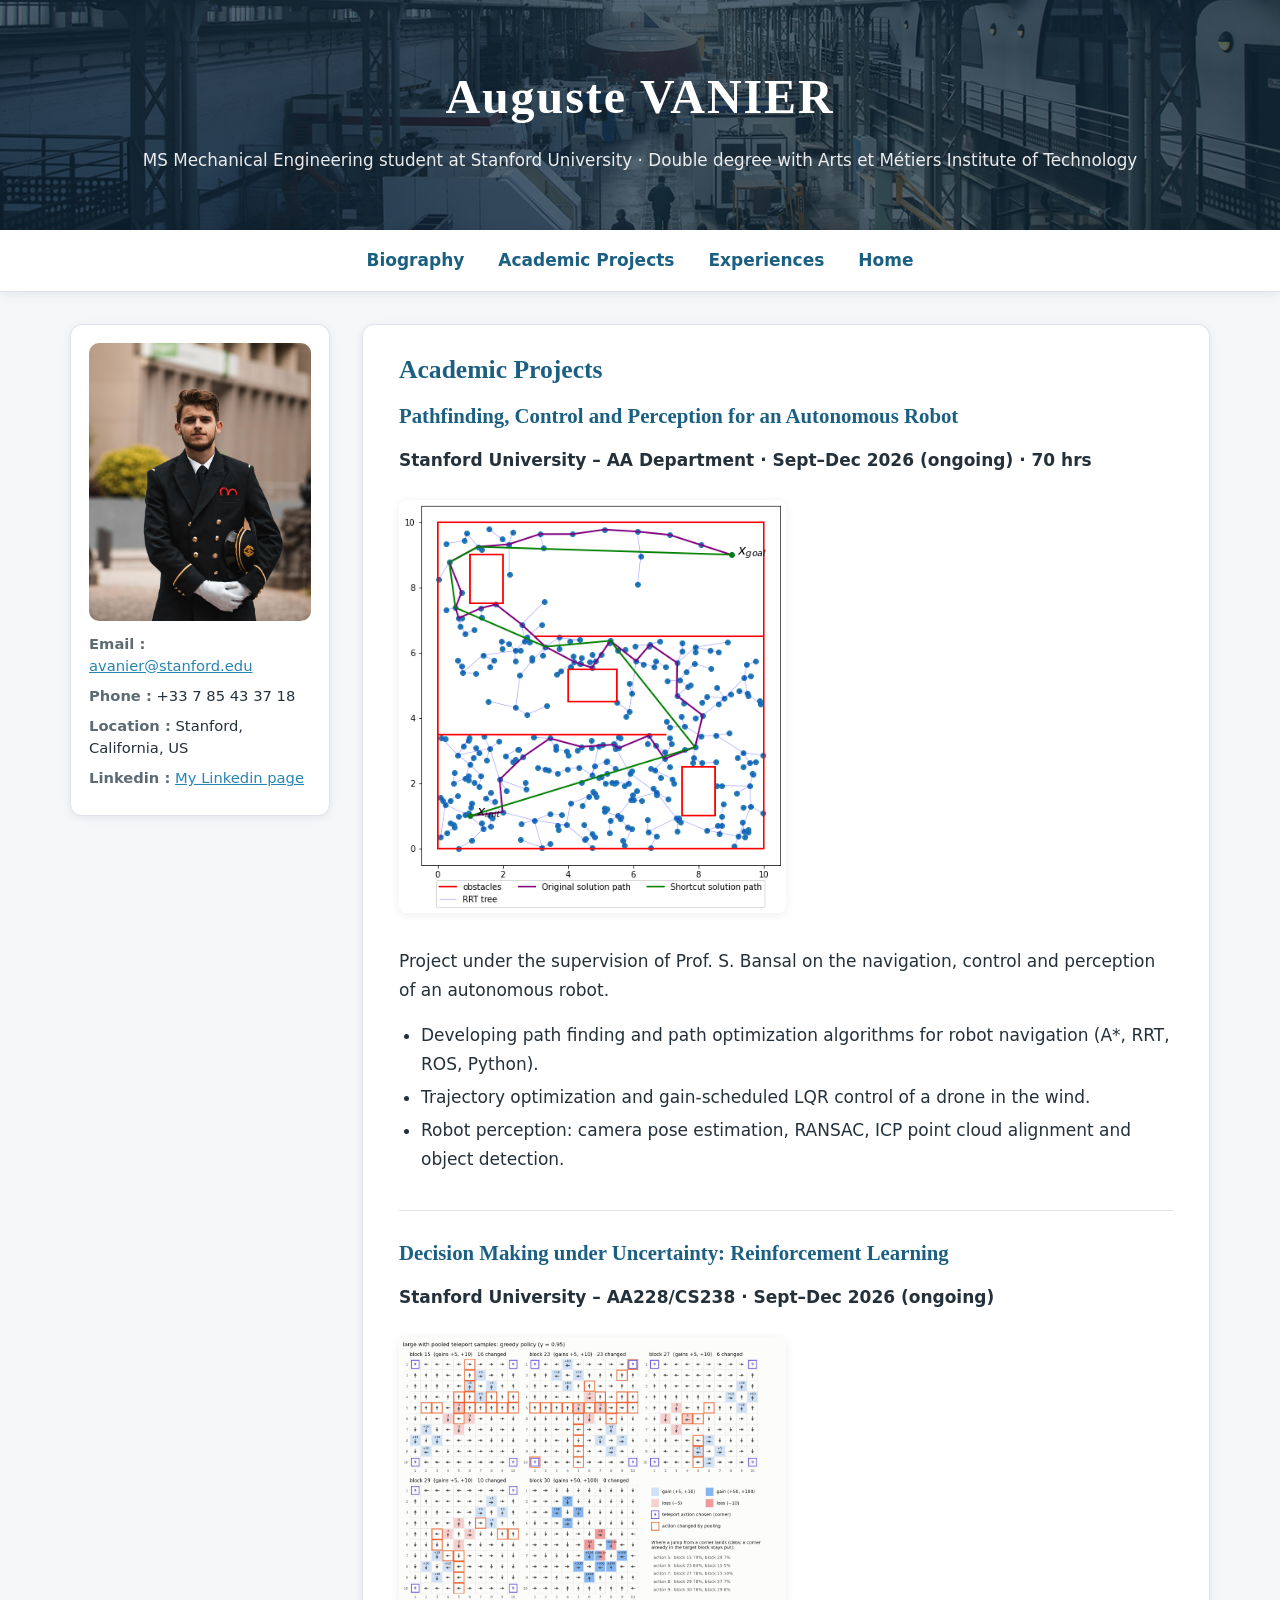
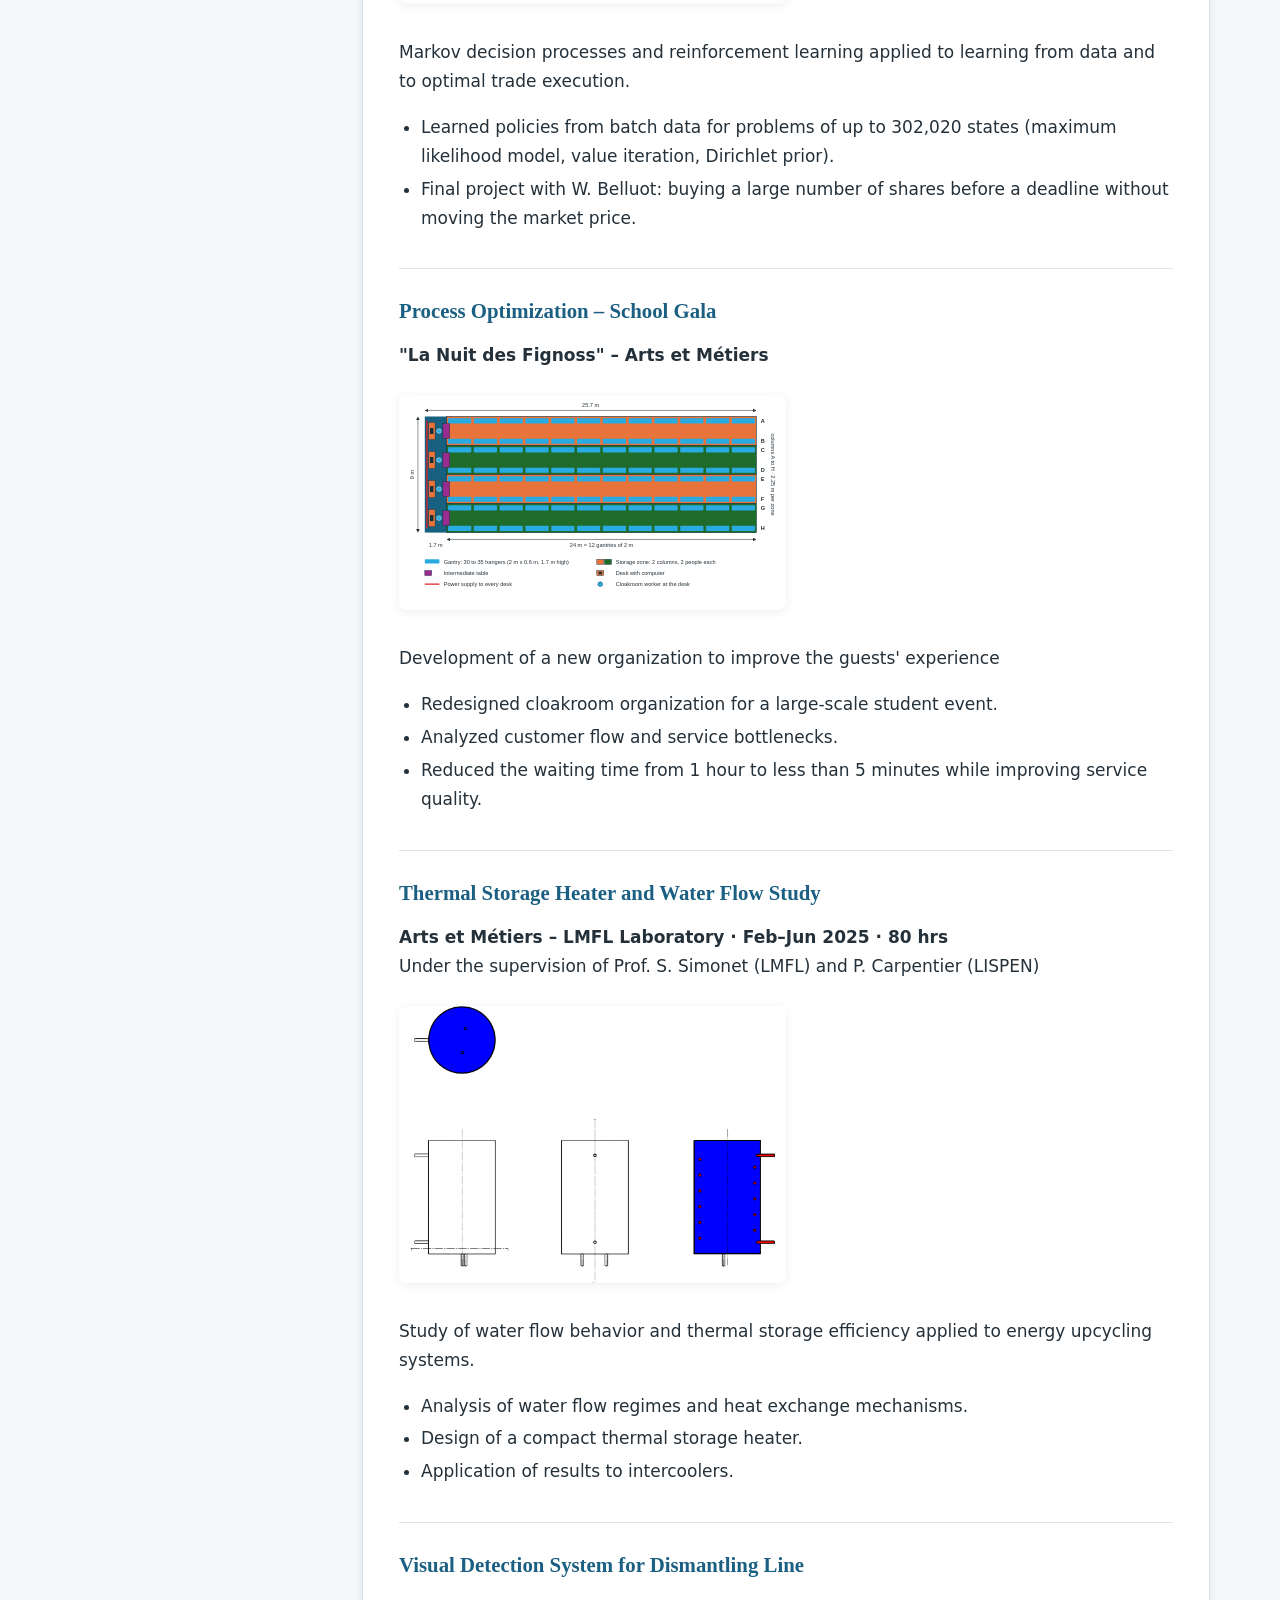
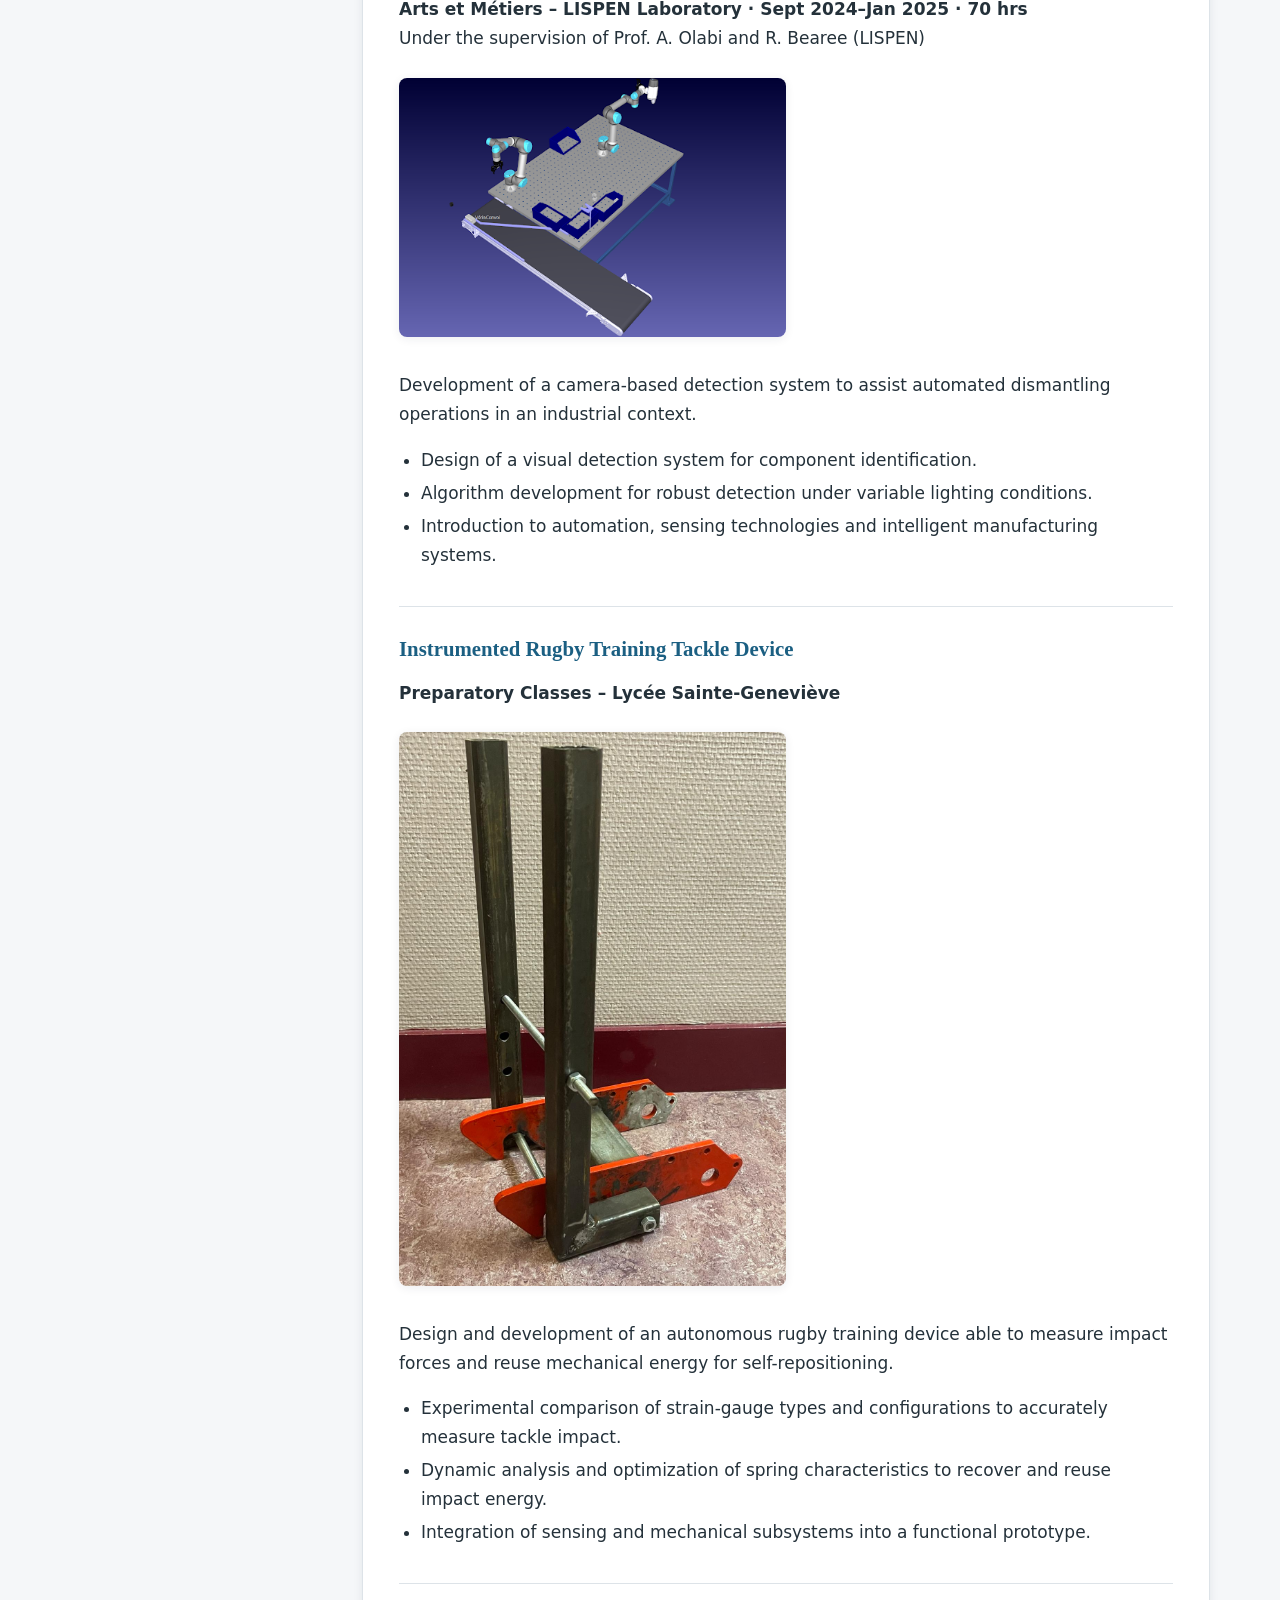
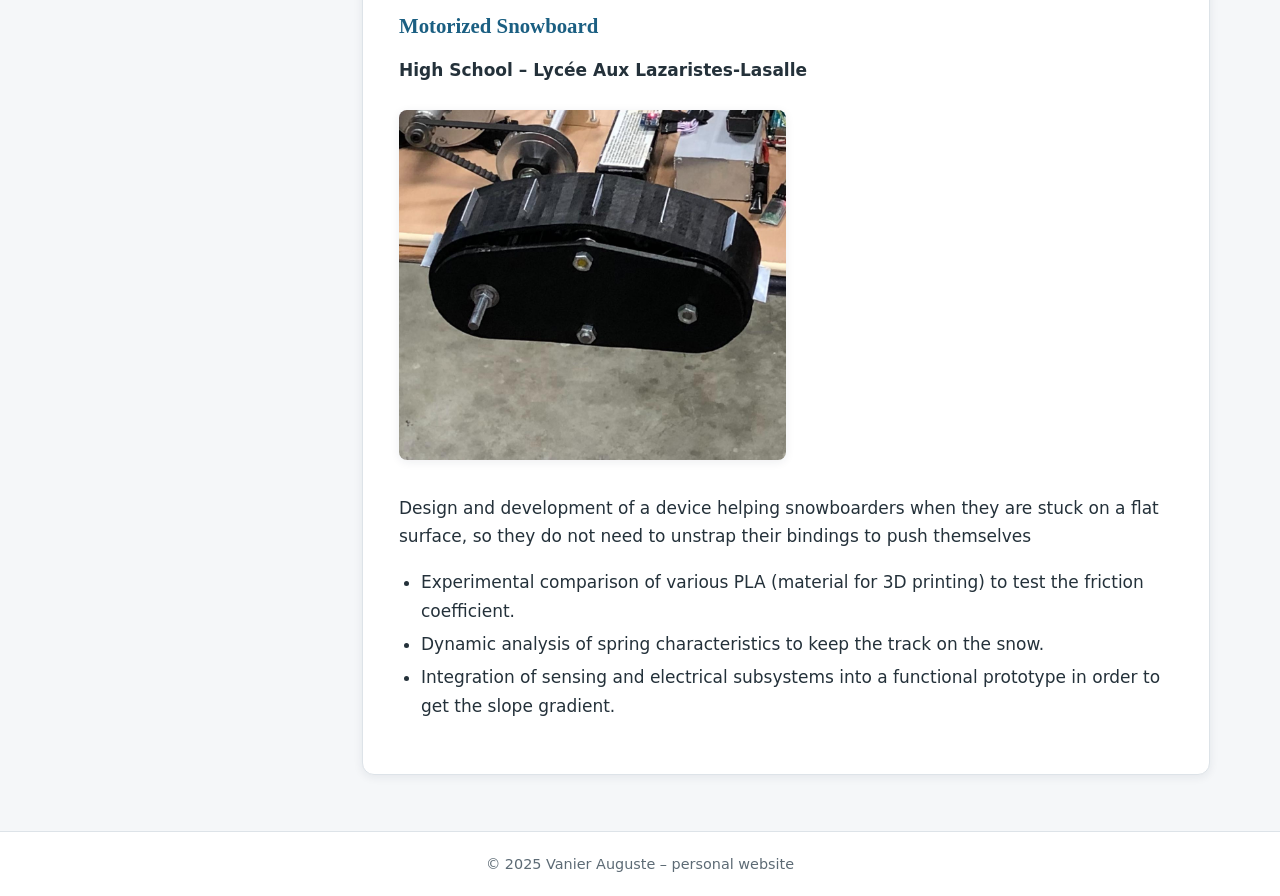
==== commit 5ef73e44: "Add HW2-HW3 of Robot Autonomy and AA228 decision making page Add trajectory optimization, LQR contro" ====
--- a/academical_project.html
+++ b/academical_project.html
@@ -33,15 +33,27 @@
       <section id="academical_project">
         <h2>Academic Projects</h2>
 	
-		<h2><a href="robot_autonomy.html">Pathfinding, Driving Control and Disturbance Rejection for an Autonomous Robot</a></h2>
+		<h2><a href="robot_autonomy.html">Pathfinding, Control and Perception for an Autonomous Robot</a></h2>
 		<p><strong>Stanford University – AA Department · Sept–Dec 2026 (ongoing) · 70 hrs</strong></p>
 		<slide><a href="robot_autonomy.html"><img src="autonomy_rrt_shortcut.png" alt="RRT path planning" width=50% height=30%></a></slide>
 		<p>
-		Project under the supervision of Prof. S. Bansal on the navigation and control of an autonomous robot.
+		Project under the supervision of Prof. S. Bansal on the navigation, control and perception of an autonomous robot.
 		</p>
 		<ul>
-		<li>Developing path finding and path optimization algorithms for robot navigation (ROS, Python).</li>
-		<li>Implementing driving control and disturbance rejection (PID control, discrete-time systems).</li>
+		<li>Developing path finding and path optimization algorithms for robot navigation (A*, RRT, ROS, Python).</li>
+		<li>Trajectory optimization and gain-scheduled LQR control of a drone in the wind.</li>
+		<li>Robot perception: camera pose estimation, RANSAC, ICP point cloud alignment and object detection.</li>
+		</ul>
+
+		<h2><a href="decision_making.html">Decision Making under Uncertainty: Reinforcement Learning</a></h2>
+		<p><strong>Stanford University – AA228/CS238 · Sept–Dec 2026 (ongoing)</strong></p>
+		<slide><a href="decision_making.html"><img src="decision_large_policy.png" alt="Policy learned from batch data" width=50% height=30%></a></slide>
+		<p>
+		Markov decision processes and reinforcement learning applied to learning from data and to optimal trade execution.
+		</p>
+		<ul>
+		<li>Learned policies from batch data for problems of up to 302,020 states (maximum likelihood model, value iteration, Dirichlet prior).</li>
+		<li>Final project with W. Belluot: buying a large number of shares before a deadline without moving the market price.</li>
 		</ul>
 
 		<h2><a href="cloakroom.html">Process Optimization – School Gala</a></h2>
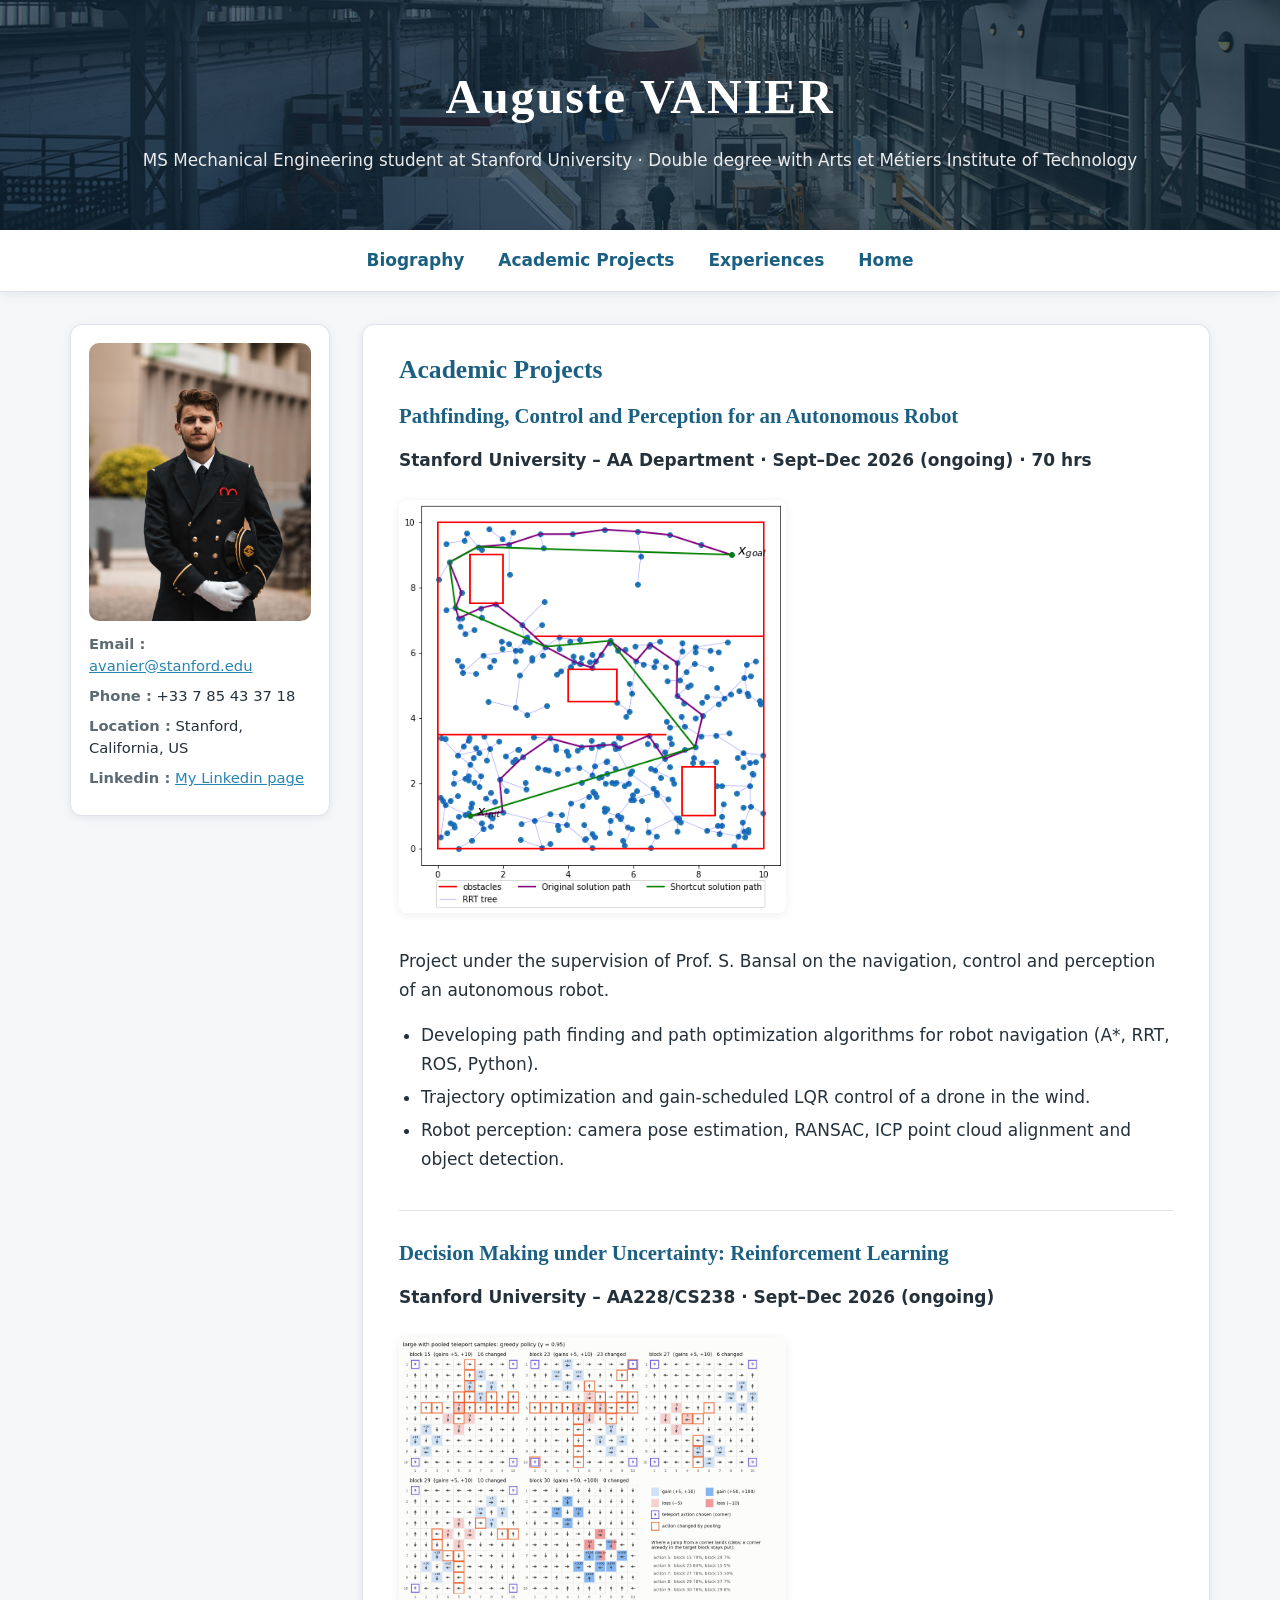
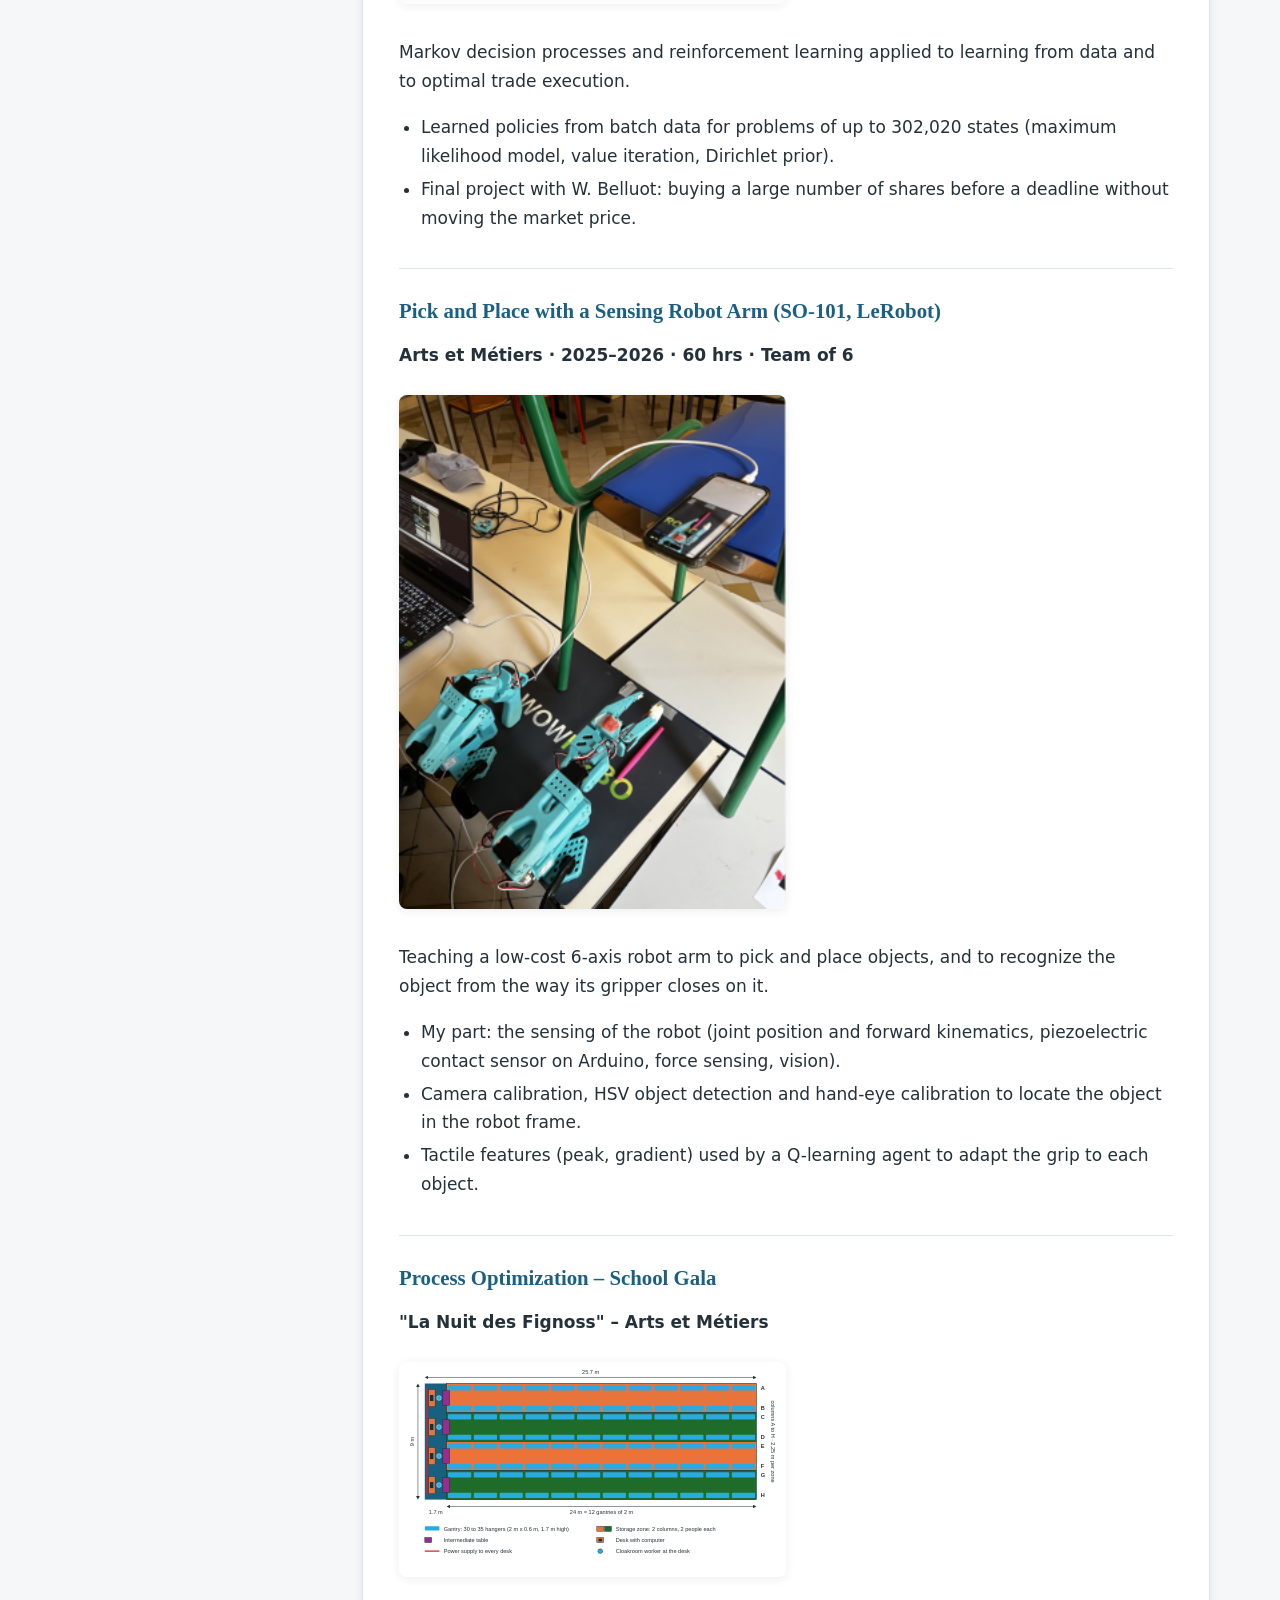
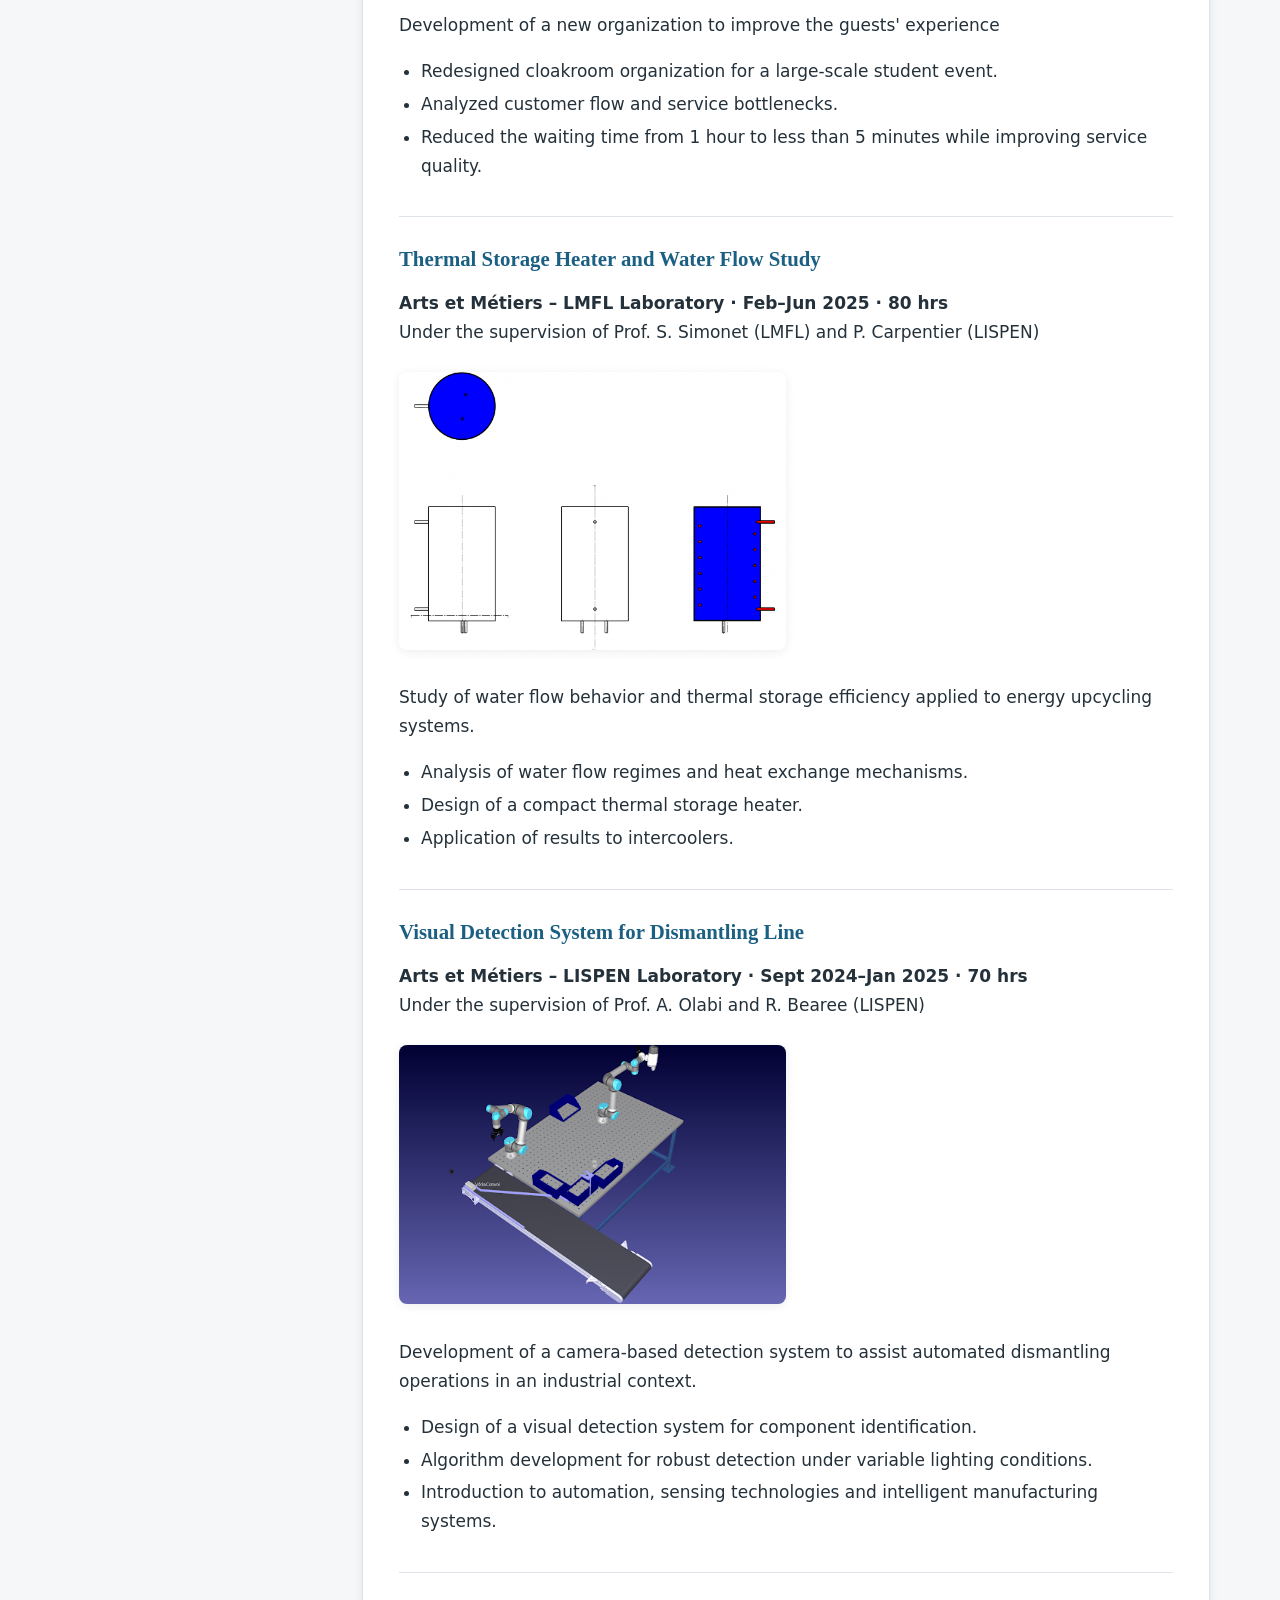
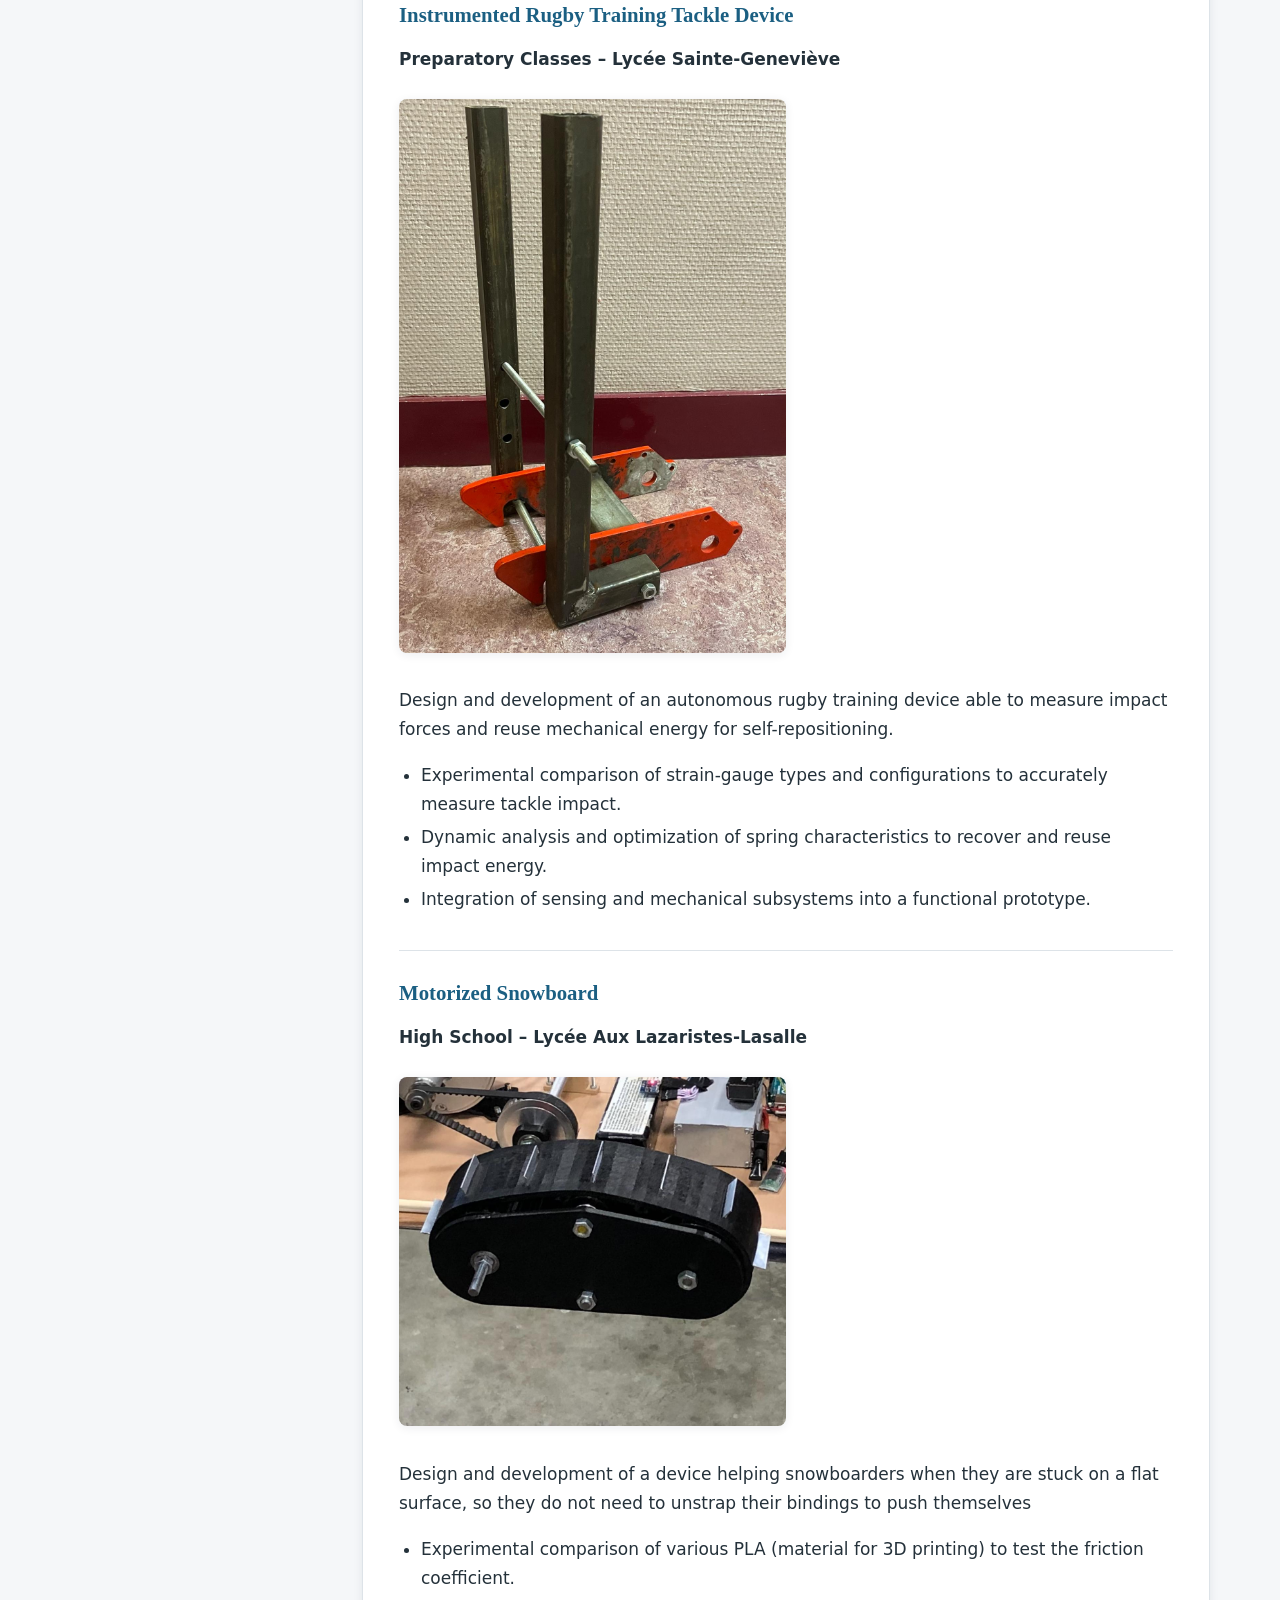
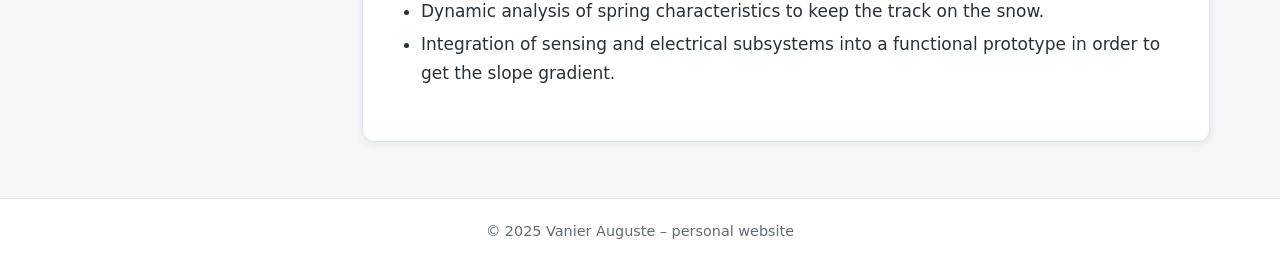
==== commit cc5d5b79: "Add SO-101 LeRobot robot arm project page Co-Authored-By: Claude Opus 5.5 <noreply@anthropic.com>" ====
--- a/academical_project.html
+++ b/academical_project.html
@@ -54,6 +54,18 @@
 		<ul>
 		<li>Learned policies from batch data for problems of up to 302,020 states (maximum likelihood model, value iteration, Dirichlet prior).</li>
 		<li>Final project with W. Belluot: buying a large number of shares before a deadline without moving the market price.</li>
+		</ul>
+
+		<h2><a href="lerobot_arm.html">Pick and Place with a Sensing Robot Arm (SO-101, LeRobot)</a></h2>
+		<p><strong>Arts et Métiers · 2025–2026 · 60 hrs · Team of 6</strong></p>
+		<slide><a href="lerobot_arm.html"><img src="lerobot_overview.png" alt="SO-101 robot arm setup" width=50% height=30%></a></slide>
+		<p>
+		Teaching a low-cost 6-axis robot arm to pick and place objects, and to recognize the object from the way its gripper closes on it.
+		</p>
+		<ul>
+		<li>My part: the sensing of the robot (joint position and forward kinematics, piezoelectric contact sensor on Arduino, force sensing, vision).</li>
+		<li>Camera calibration, HSV object detection and hand-eye calibration to locate the object in the robot frame.</li>
+		<li>Tactile features (peak, gradient) used by a Q-learning agent to adapt the grip to each object.</li>
 		</ul>
 
 		<h2><a href="cloakroom.html">Process Optimization – School Gala</a></h2>
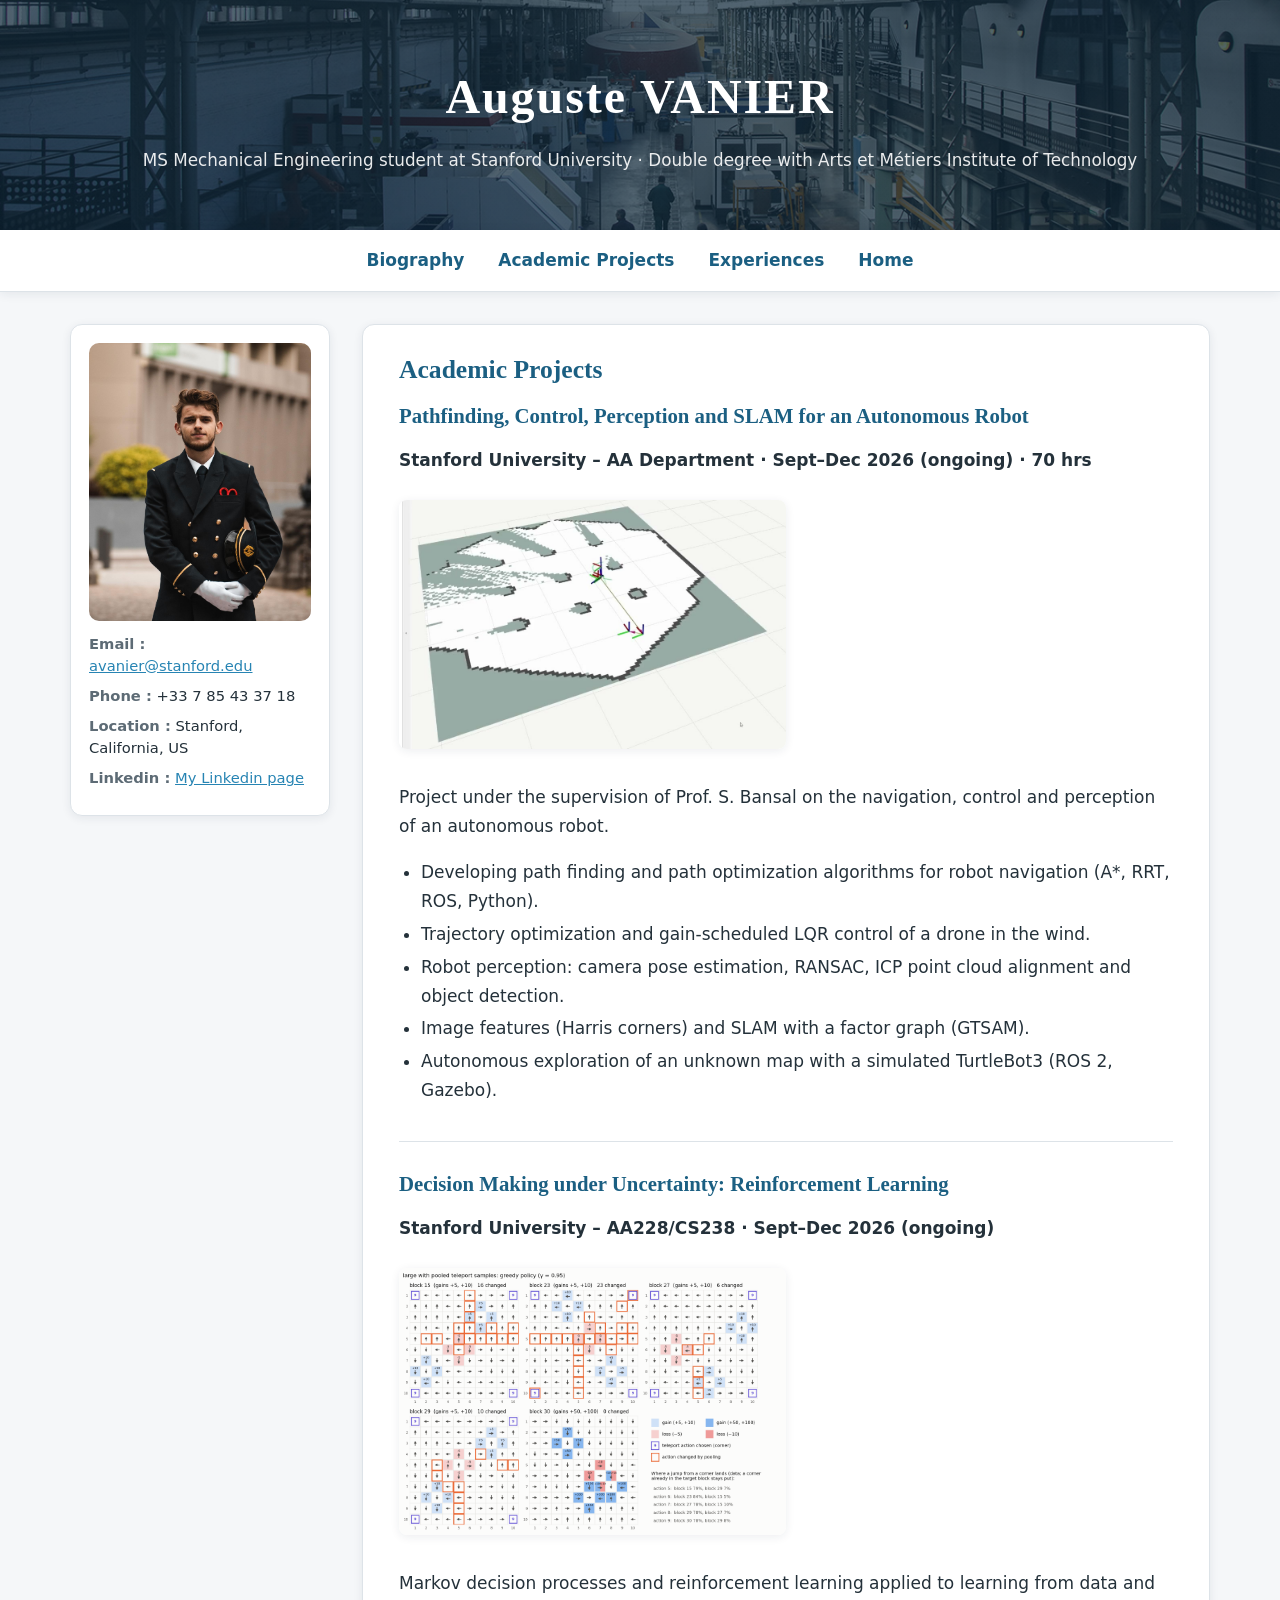
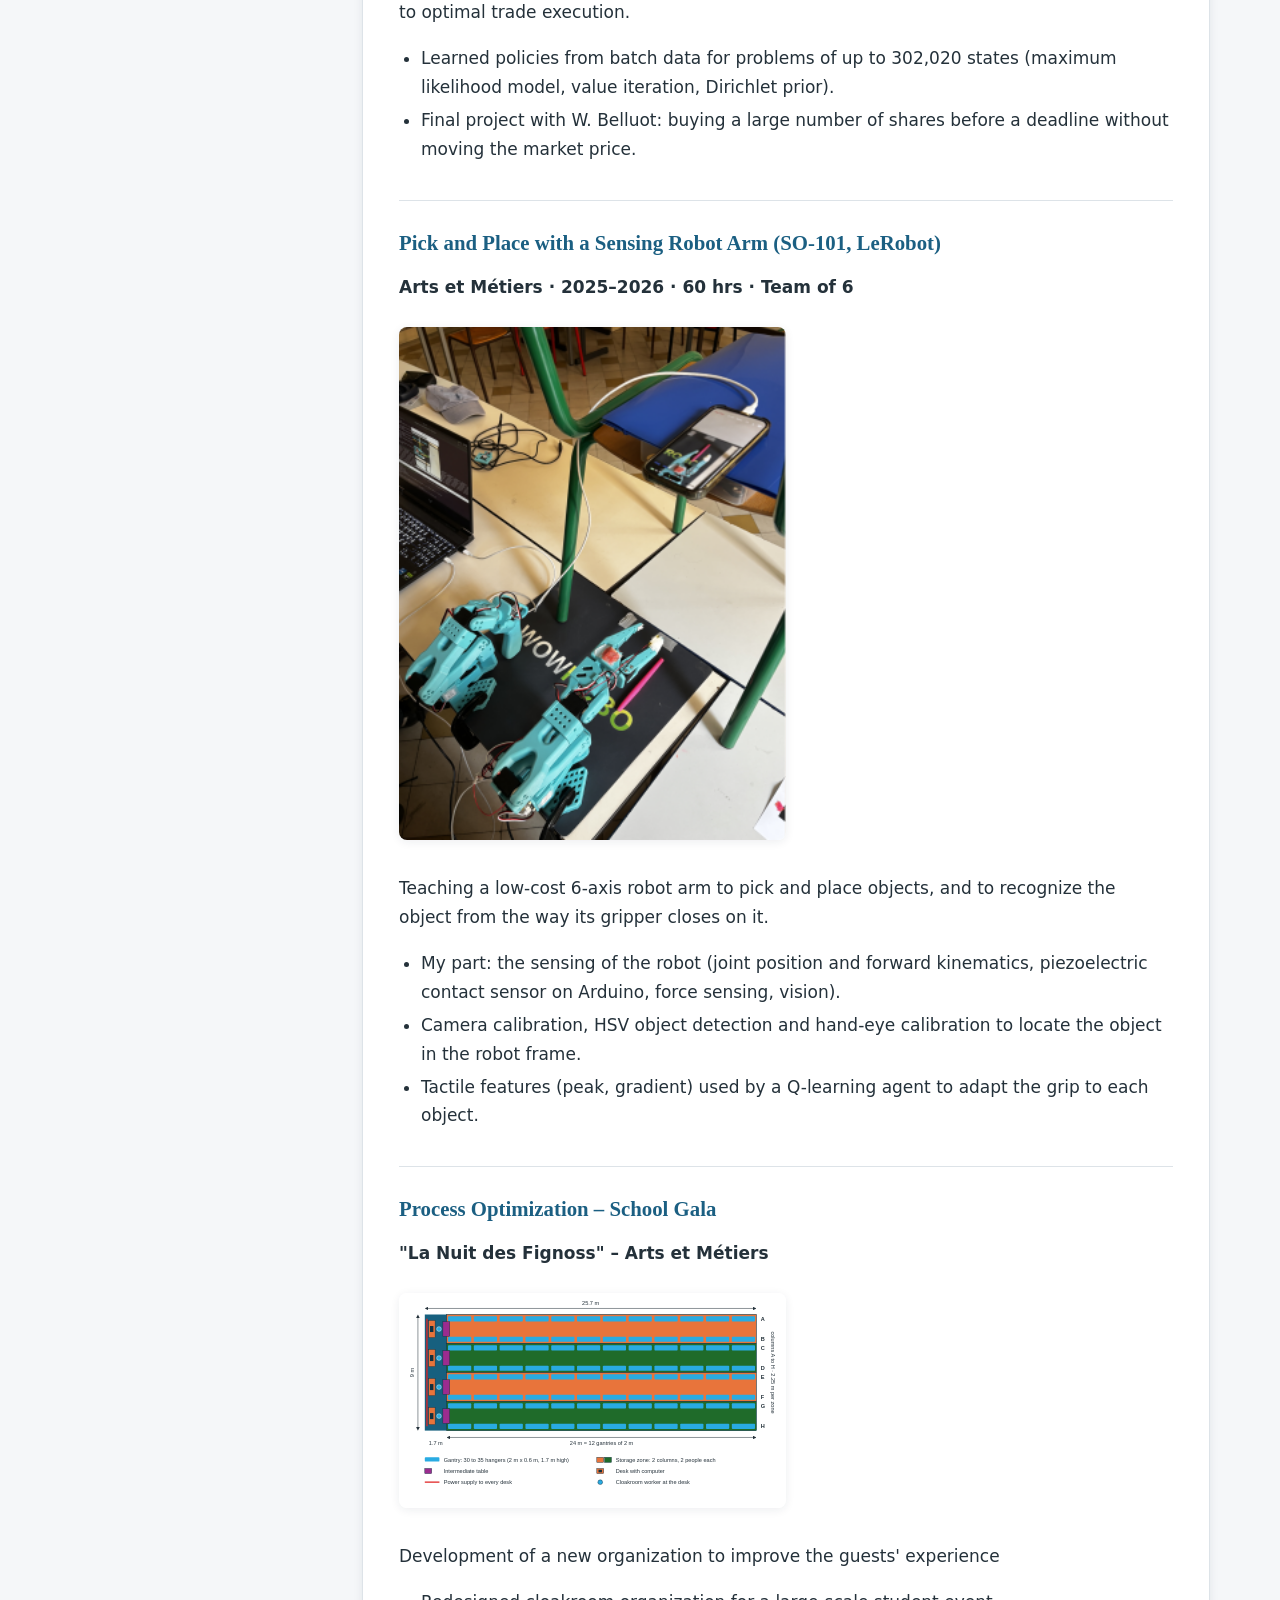
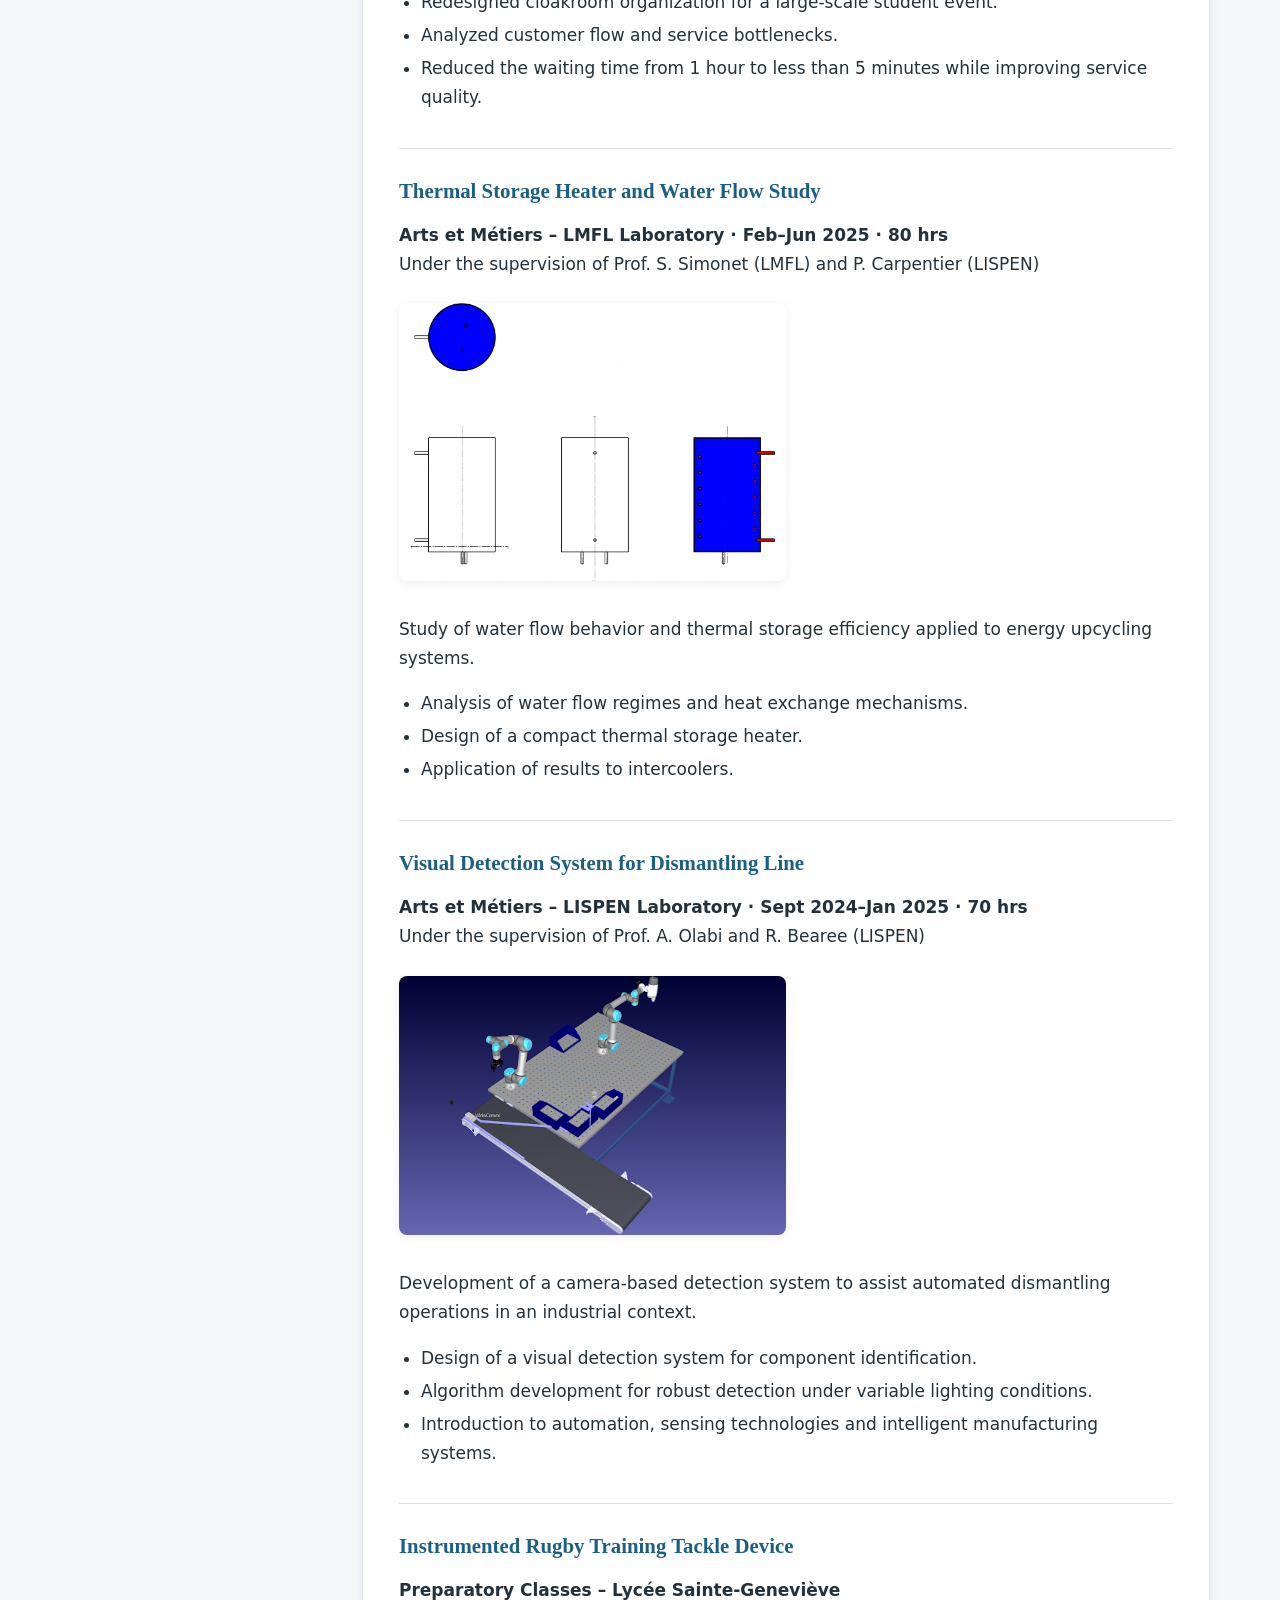
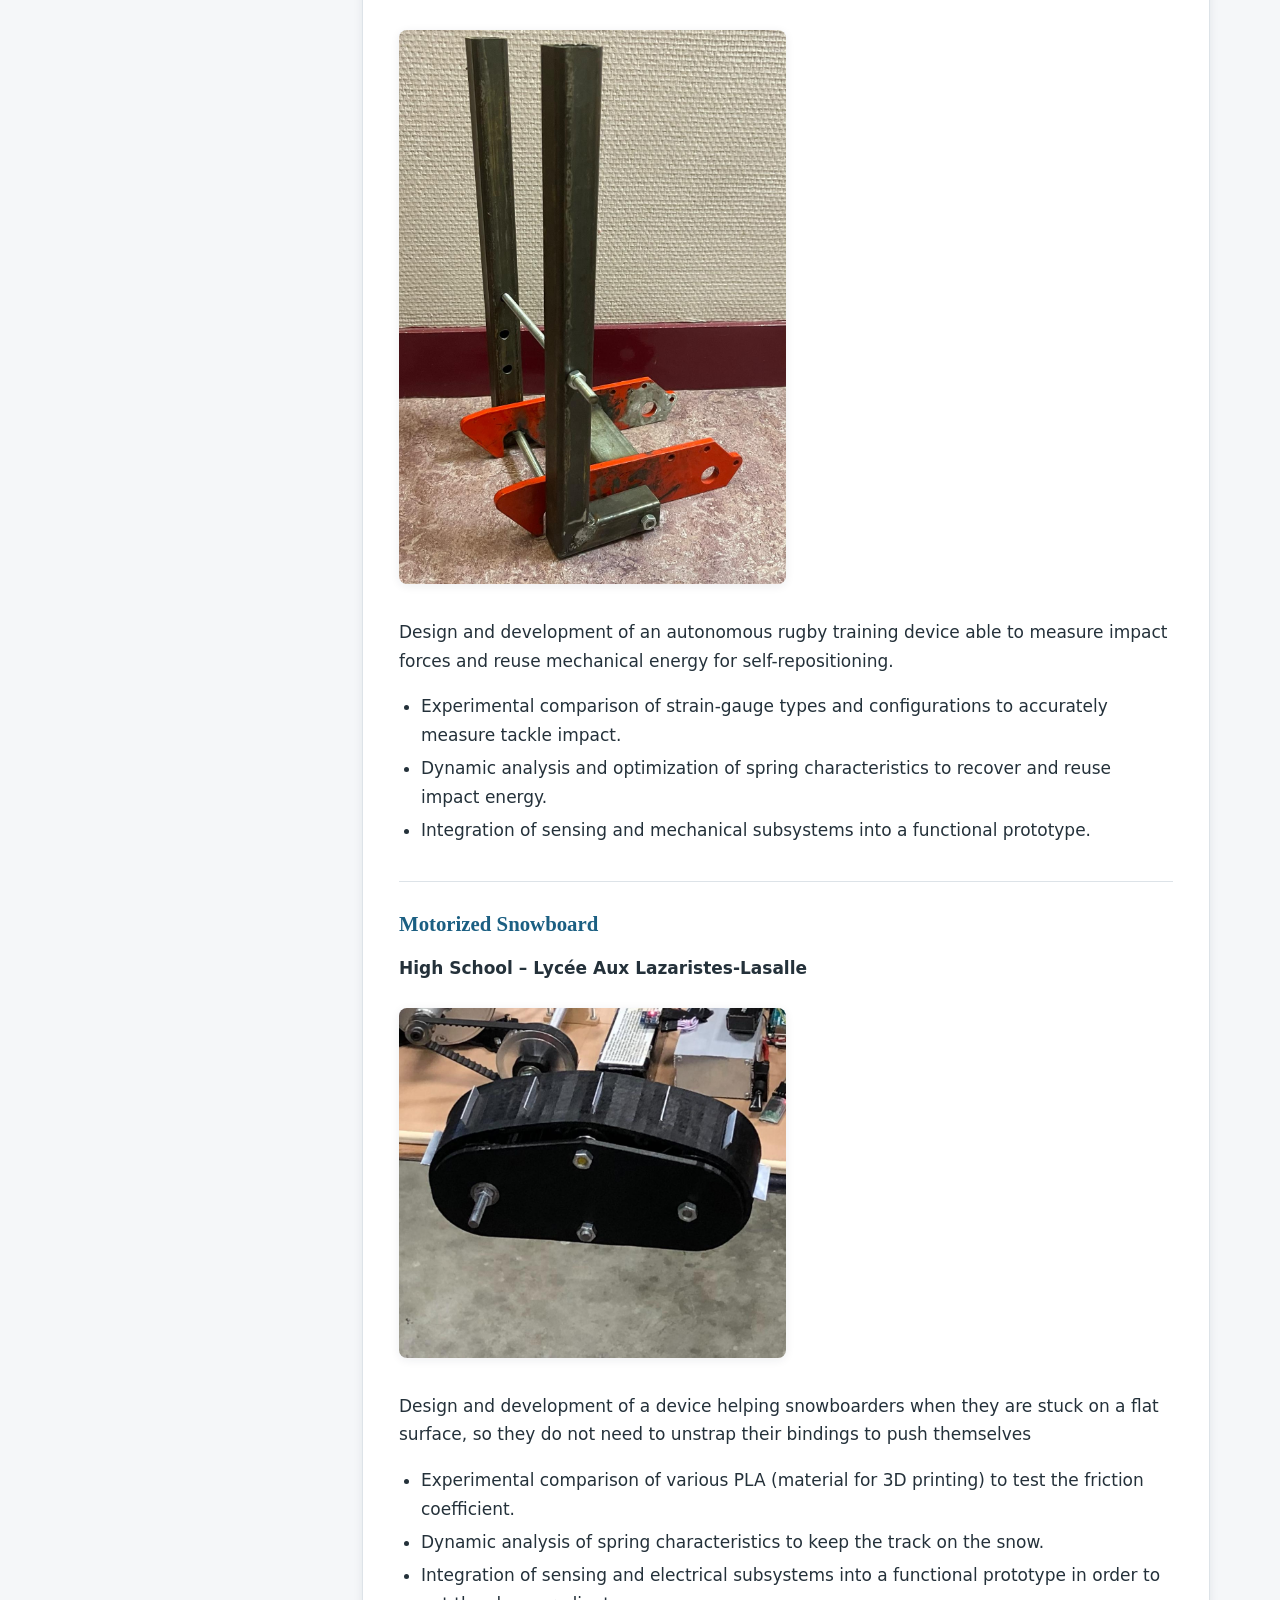
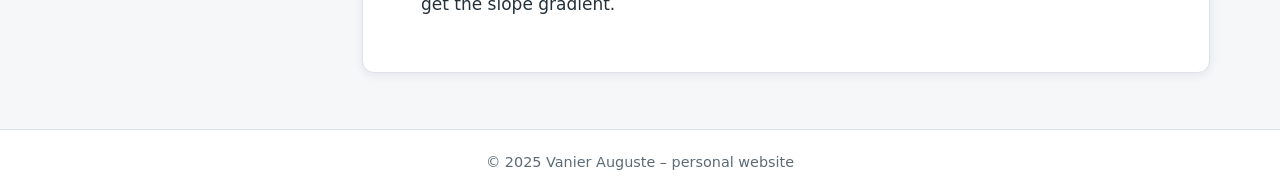
==== commit d438d6d4: "Show frontier exploration video as Robot Autonomy preview on Academic Projects page Co-Authored-By: " ====
--- a/academical_project.html
+++ b/academical_project.html
@@ -33,9 +33,9 @@
       <section id="academical_project">
         <h2>Academic Projects</h2>
 	
-		<h2><a href="robot_autonomy.html">Pathfinding, Control and Perception for an Autonomous Robot</a></h2>
+		<h2><a href="robot_autonomy.html">Pathfinding, Control, Perception and SLAM for an Autonomous Robot</a></h2>
 		<p><strong>Stanford University – AA Department · Sept–Dec 2026 (ongoing) · 70 hrs</strong></p>
-		<slide><a href="robot_autonomy.html"><img src="autonomy_rrt_shortcut.png" alt="RRT path planning" width=50% height=30%></a></slide>
+		<slide><a href="robot_autonomy.html"><video autoplay muted loop playsinline preload="metadata" poster="autonomy_frontier_poster.jpg" width=50%><source src="autonomy_frontier.mp4" type="video/mp4"></video></a></slide>
 		<p>
 		Project under the supervision of Prof. S. Bansal on the navigation, control and perception of an autonomous robot.
 		</p>
@@ -43,6 +43,8 @@
 		<li>Developing path finding and path optimization algorithms for robot navigation (A*, RRT, ROS, Python).</li>
 		<li>Trajectory optimization and gain-scheduled LQR control of a drone in the wind.</li>
 		<li>Robot perception: camera pose estimation, RANSAC, ICP point cloud alignment and object detection.</li>
+		<li>Image features (Harris corners) and SLAM with a factor graph (GTSAM).</li>
+		<li>Autonomous exploration of an unknown map with a simulated TurtleBot3 (ROS 2, Gazebo).</li>
 		</ul>
 
 		<h2><a href="decision_making.html">Decision Making under Uncertainty: Reinforcement Learning</a></h2>
